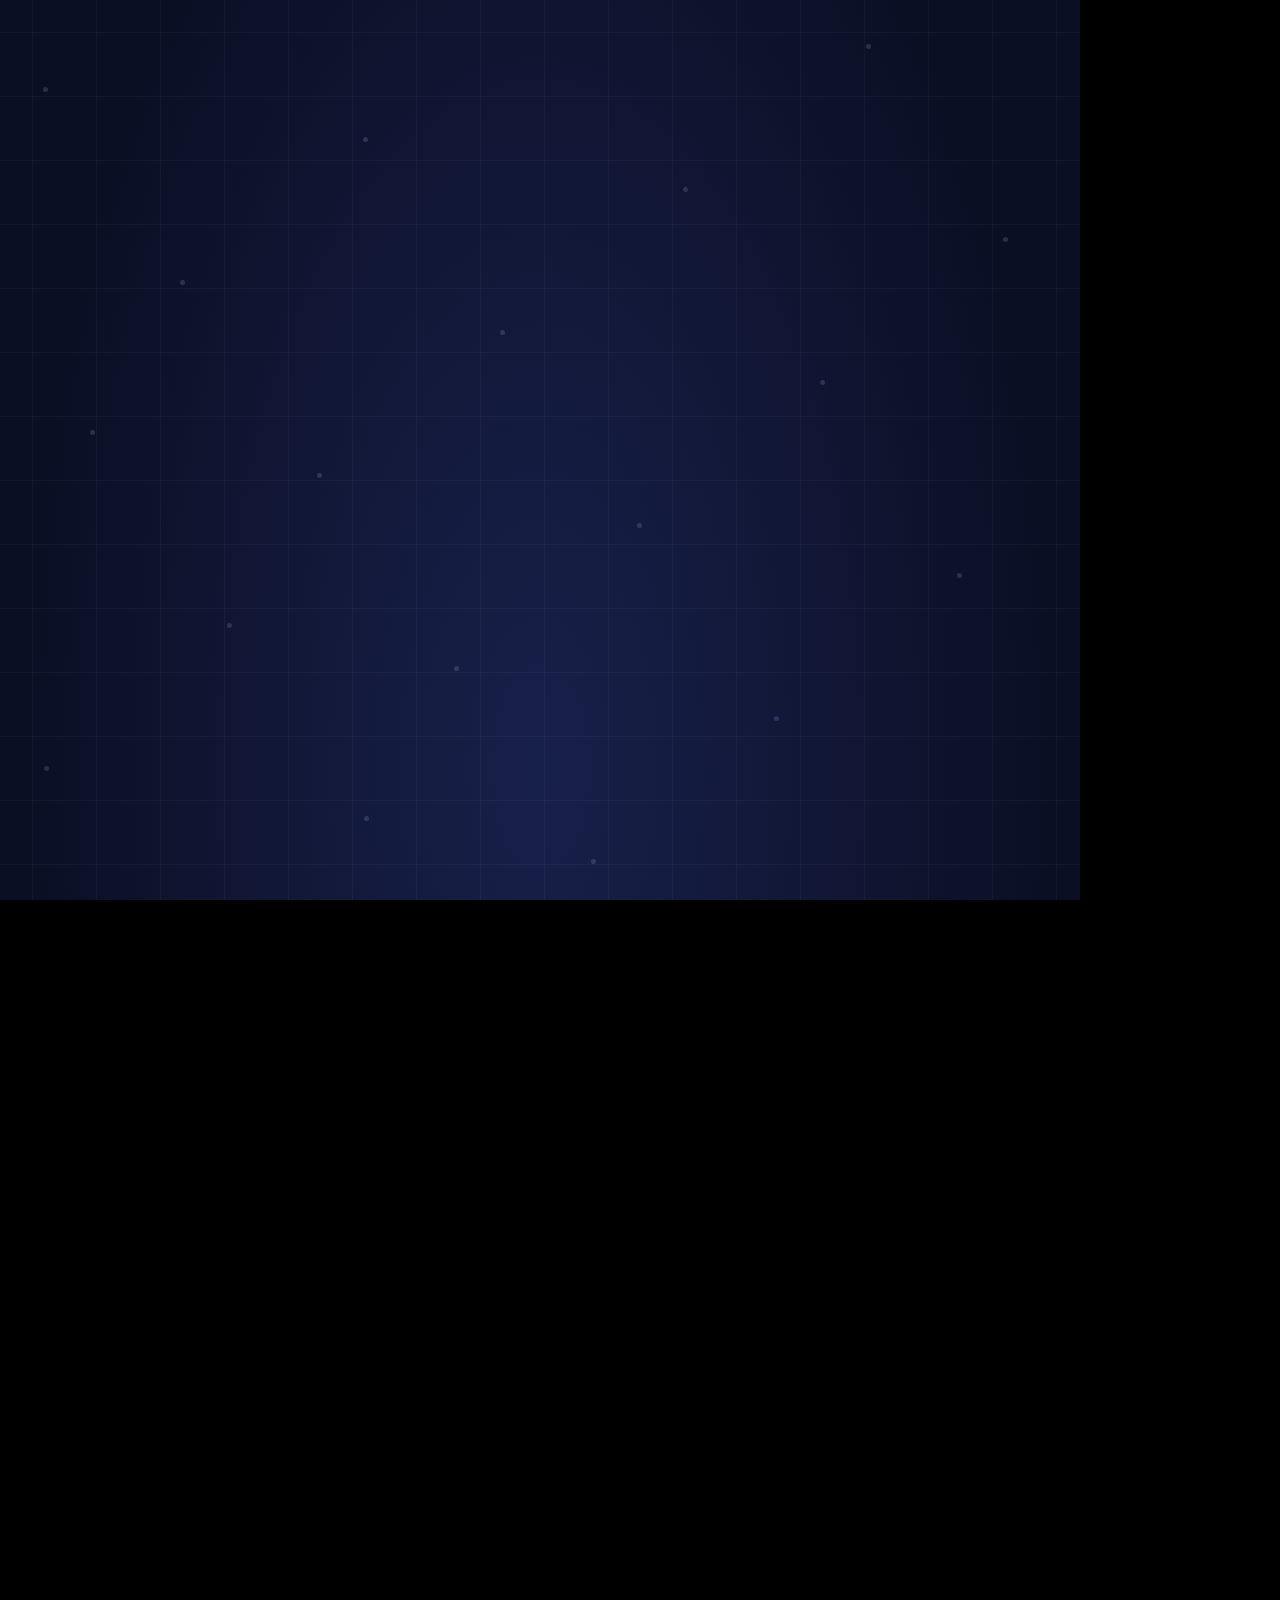
==== episodios/ep02-bostezo/index.html @ 9a6c03e5 "Add files via upload" ====
<!doctype html>
<html lang="es">
<head>
<meta charset="utf-8"><meta name="viewport" content="width=device-width,initial-scale=1">
<title>Así funciona · El bostezo contagioso</title>
<style>
:root{--navy:#192653;--bg:#0B0F24;--blue:#4B5BFF;--amber:#FFB703;--dim:#8A93B8;--bad:#FF5A5F;--white:#F8FAFF}
*{box-sizing:border-box;margin:0;padding:0}html,body{background:#000;width:100%;height:100%;overflow:hidden;font-family:Montserrat,Inter,Arial,sans-serif;color:var(--white)}
#stage{position:relative;width:1080px;height:1920px;overflow:hidden;background:radial-gradient(ellipse at 50% 40%,#17204a 0%,var(--bg) 68%);transform-origin:top left}
.abs{position:absolute}.grid{position:absolute;inset:-160px;background-image:linear-gradient(#ffffff0d 1px,transparent 1px),linear-gradient(90deg,#ffffff0d 1px,transparent 1px);background-size:64px 64px;opacity:.8}
#bgclip{inset:0;overflow:hidden}#dust{position:absolute;inset:0}.dot{position:absolute;border-radius:50%;width:5px;height:5px;background:#9eacff;opacity:.45}
#scene{position:absolute;inset:0;transform-origin:540px 960px}#cap{position:absolute;left:65px;right:65px;top:145px;height:265px;text-align:center;display:flex;justify-content:center;align-items:center}
.title{position:absolute;width:100%;font-size:67px;line-height:1.12;font-weight:800;letter-spacing:-1.2px;text-align:center;opacity:0;visibility:hidden;text-wrap:balance;text-shadow:0 5px 28px #0008}
.title .accent{color:var(--amber)}.title .blue{color:#9ca7ff}
#label{position:absolute;left:75px;right:75px;top:1350px;min-height:100px;display:flex;align-items:center;justify-content:center;text-align:center;font-weight:800;font-size:37px;letter-spacing:1.1px;color:white;opacity:0;visibility:hidden}
.pill{padding:20px 30px;border-radius:34px;border:2px solid #ffffff26;background:#0b0f24ed;box-shadow:0 18px 50px #0005}
#world{position:absolute;inset:0;transform-origin:540px 960px}#floor{position:absolute;left:-200px;top:1360px;width:1480px;height:720px;background:repeating-linear-gradient(90deg,#ffffff0d 0 2px,transparent 2px 98px),linear-gradient(180deg,#202b60 0%,#111834 60%,#0b0f24 100%);transform:perspective(900px) rotateX(61deg);transform-origin:50% 0%;opacity:.55}
.halo{position:absolute;border-radius:50%;background:radial-gradient(circle,#4b5bff30,transparent 70%);filter:blur(4px)}
.person{position:absolute;width:250px;height:380px}.head{position:absolute;left:25px;top:0;width:200px;height:220px;border:5px solid #8f9bdb;border-radius:48% 48% 42% 42%;background:linear-gradient(145deg,#263568,#111934);box-shadow:0 0 0 9px #4b5bff14}
.hair{position:absolute;left:17px;top:-6px;width:215px;height:74px;border-radius:60% 45% 24% 28%;background:#4a5480;transform:rotate(-3deg)}
.eye{position:absolute;top:93px;width:20px;height:12px;border-radius:50%;background:#f4f6ff;box-shadow:0 0 10px #ffffff55}.eye.left{left:60px}.eye.right{right:60px}
.nose{position:absolute;left:99px;top:106px;width:18px;height:36px;border-right:4px solid #8f9bdb;transform:rotate(10deg);border-radius:50%}
.mouth{position:absolute;left:77px;top:153px;width:50px;height:20px;border-radius:50%;background:#13182f;border:4px solid #f0b3bf;transform-origin:50% 10%}
.neck{position:absolute;left:85px;top:198px;width:58px;height:52px;background:#202d60;border-left:4px solid #8290d7;border-right:4px solid #8290d7}
.body{position:absolute;left:-15px;top:235px;width:280px;height:190px;border-radius:110px 110px 20px 20px;background:linear-gradient(135deg,#26356d,#121936);border:4px solid #5262c4}
.person .cheek{position:absolute;top:133px;width:20px;height:10px;border-radius:50%;background:#ffb70388;filter:blur(4px)}.cheek.l{left:49px}.cheek.r{right:49px}
.bubble{position:absolute;width:34px;height:34px;border:4px solid var(--amber);border-radius:50%;opacity:0;box-shadow:0 0 26px #ffb70366}
.node{position:absolute;width:20px;height:20px;border-radius:50%;background:var(--blue);border:4px solid #b9c0ff;box-shadow:0 0 24px #4b5bffb0}
.link{position:absolute;height:4px;background:linear-gradient(90deg,var(--blue),var(--amber));transform-origin:left center;opacity:0}
#personA{left:125px;top:610px}#personB{left:700px;top:665px}#personB .head{border-color:#ffcb55;background:linear-gradient(145deg,#5a461c,#1b1a20)}#personB .hair{background:#6f5429}#personB .body{border-color:#b9852c;background:linear-gradient(135deg,#59471e,#1a1b2b)}#personB .eye{top:98px}
#brain{position:absolute;left:340px;top:560px;width:400px;height:350px;opacity:0}#brain svg{width:100%;height:100%;overflow:visible;filter:drop-shadow(0 0 24px #4b5bff55)}
#net{position:absolute;left:120px;top:680px;width:840px;height:400px;opacity:0}.network-line{position:absolute;height:3px;background:linear-gradient(90deg,#4b5bff,#ffb703);transform-origin:left center;opacity:.8}
#miniA{left:120px;top:650px;opacity:0}#miniB{left:720px;top:650px;opacity:0}
#thought{position:absolute;left:215px;top:1035px;width:650px;text-align:center;font-size:34px;line-height:1.25;font-weight:700;color:#dce1ff;opacity:0}
#networkNodes{position:absolute;left:0;top:0;width:1080px;height:1920px;opacity:0}
.small-card{position:absolute;width:245px;height:155px;border-radius:24px;background:#192653ee;border:3px solid #4b5bff;padding:22px;text-align:center;font-size:24px;font-weight:800;display:flex;align-items:center;justify-content:center;opacity:0;box-shadow:0 20px 50px #0005}
#card1{left:55px;top:970px}#card2{left:417px;top:1080px;border-color:var(--amber)}#card3{right:55px;top:970px}
#cta{position:absolute;inset:0}
#phone{position:absolute;left:110px;top:460px;width:860px;height:940px;border:6px solid #313f81;border-radius:62px;background:linear-gradient(180deg,#111832,#0a0d20);box-shadow:0 0 70px #4b5bff22;overflow:hidden}
#phoneGrid{position:absolute;inset:0;background-image:linear-gradient(#ffffff09 1px,transparent 1px),linear-gradient(90deg,#ffffff09 1px,transparent 1px);background-size:48px 48px}
#profile{position:absolute;left:55px;top:230px;width:750px;height:190px}.avatar{position:absolute;left:0;top:10px;width:130px;height:130px;border-radius:50%;border:5px solid var(--blue);background:radial-gradient(circle at 34% 30%,#ffb703,#4b5bff 52%,#192653 70%);display:flex;align-items:center;justify-content:center;font-size:38px;font-weight:800}
#username{position:absolute;left:160px;top:26px;font-size:36px;font-weight:800}#subuser{position:absolute;left:160px;top:78px;font-size:25px;color:#a7afd5}
#follow{position:absolute;left:160px;top:122px;width:240px;height:52px;border:2px solid #fff;border-radius:12px;display:flex;align-items:center;justify-content:center;font-size:26px;font-weight:800}#following{opacity:0;position:absolute;inset:0;display:flex;align-items:center;justify-content:center}
#sendTitle{position:absolute;top:470px;left:55px;right:55px;text-align:center;font-size:39px;font-weight:800;line-height:1.16}#shareSheet{position:absolute;left:36px;right:36px;top:570px;height:305px;border-radius:34px;background:#1e2541;border:2px solid #ffffff25;padding:28px;opacity:0}
#shareSheet h3{text-align:center;font-size:28px;margin-bottom:34px}#avatars{display:flex;justify-content:space-around}.friend{text-align:center;font-size:21px;color:#d8ddf5}.face{margin:0 auto 10px;width:78px;height:78px;border-radius:50%;background:linear-gradient(135deg,#ffb703,#4b5bff);border:3px solid #bdc5ff;display:flex;align-items:center;justify-content:center;color:#10152c;font-size:25px;font-weight:800}
#sent{position:absolute;left:150px;right:150px;bottom:30px;height:66px;display:flex;align-items:center;justify-content:center;border-radius:20px;background:#4b5bff;font-size:28px;font-weight:800;opacity:0}#sent span{display:inline-flex;align-items:center;justify-content:center;width:34px;height:34px;border-radius:50%;background:#fff;color:#4b5bff;margin-right:12px}
@media (max-width:1080px){#stage{transform:scale(var(--scale,1));}}
</style>
</head>
<body>
<div id="stage" data-hf-id="hf-bos-stage" data-composition-id="bostezo-ep02" data-start="0" data-width="1080" data-height="1920">
  <div id="bgclip" class="abs clip" data-hf-id="hf-bos-bg" data-start="0" data-duration="52.5" data-track-index="0"><div class="grid"></div><div id="dust"></div></div>
  <div id="world" data-hf-id="hf-bos-world" class="abs">
    <div id="floor"></div>
    <i class="bubble" style="left:355px;top:640px"></i><i class="bubble" style="left:388px;top:605px"></i><i class="bubble" style="left:425px;top:640px"></i>
    <div id="personA" class="person"><div class="head"><div class="hair"></div><i class="eye left"></i><i class="eye right"></i><i class="nose"></i><i class="mouth"></i><i class="cheek l"></i><i class="cheek r"></i></div><div class="neck"></div><div class="body"></div></div>
    <div id="personB" class="person"><div class="head"><div class="hair"></div><i class="eye left"></i><i class="eye right"></i><i class="nose"></i><i class="mouth"></i><i class="cheek l"></i><i class="cheek r"></i></div><div class="neck"></div><div class="body"></div></div>
    <div id="brain"><svg viewBox="0 0 400 350" aria-label="Ilustración esquemática de un cerebro"><path d="M202 54 C155 10 95 47 103 91 C46 99 40 162 81 190 C50 245 110 292 156 270 C176 310 219 307 231 272 C281 300 333 263 313 218 C360 182 341 124 300 116 C317 61 254 34 225 64 C218 55 210 53 202 54Z" fill="#1b2556" stroke="#9ca7ff" stroke-width="7"/><path d="M201 58 C185 99 215 121 191 151 C167 181 199 203 181 231 M107 95 C145 109 153 140 129 163 M298 118 C259 135 263 169 291 190 M86 193 C129 197 137 228 155 269 M232 272 C218 233 249 217 279 231" fill="none" stroke="#4B5BFF" stroke-width="9" stroke-linecap="round"/><g fill="#FFB703"><circle cx="104" cy="91" r="10"/><circle cx="300" cy="116" r="10"/><circle cx="155" cy="270" r="10"/><circle cx="231" cy="272" r="10"/><circle cx="191" cy="151" r="10"/></g></svg></div>
    <div id="net"><i class="link network-line" style="left:210px;top:90px;width:460px;transform:rotate(-10deg)"></i><i class="link network-line" style="left:260px;top:270px;width:380px;transform:rotate(-28deg)"></i><i class="node" style="left:180px;top:74px"></i><i class="node" style="left:650px;top:35px;background:#ffb703"></i><i class="node" style="left:625px;top:254px"></i><i class="node" style="left:250px;top:245px;background:#ffb703"></i></div>
    <div id="miniA" class="person"><div class="head"><div class="hair"></div><i class="eye left"></i><i class="eye right"></i><i class="nose"></i><i class="mouth"></i><i class="cheek l"></i><i class="cheek r"></i></div><div class="neck"></div><div class="body"></div></div>
    <div id="miniB" class="person"><div class="head"><div class="hair"></div><i class="eye left"></i><i class="eye right"></i><i class="nose"></i><i class="mouth"></i><i class="cheek l"></i><i class="cheek r"></i></div><div class="neck"></div><div class="body"></div></div>
    <div id="card1" class="small-card">ATENCIÓN</div><div id="card2" class="small-card">CONTEXTO SOCIAL</div><div id="card3" class="small-card">RESPUESTA VARIABLE</div>
    <div id="thought">Un gesto familiar puede despertar una respuesta… pero no ocurre igual en todas las personas.</div>
    <div id="label"><div class="pill" id="labelText"></div></div>
  </div>
  <div id="cap" data-hf-id="hf-bos-cap" class="clip" data-start="0" data-duration="52.5" data-track-index="2"><div class="title" id="title1">¿POR QUÉ SE CONTAGIAN<br><span class="accent">LOS BOSTEZOS?</span></div><div class="title" id="title2">TU CEREBRO<br><span class="blue">CAPTA EL GESTO</span></div><div class="title" id="title3">IMITAMOS MÁS<br><span class="accent">DE LO QUE NOTAMOS</span></div><div class="title" id="title4">VERLO PUEDE DESPERTAR<br><span class="blue">EL IMPULSO</span></div><div class="title" id="title5">ATENCIÓN<br><span class="accent">+ CONTEXTO</span></div><div class="title" id="title6">LA EXPLICACIÓN<br><span class="blue">NO ES ÚNICA</span></div><div class="title" id="title7">¿YA TE DIERON<br><span class="accent">GANAS?</span></div></div>
  <div id="cta" data-hf-id="hf-bos-cta" class="clip" data-start="47.6" data-duration="4.33" data-track-index="3"><div id="phone"><div id="phoneGrid"></div><div id="profile"><div class="avatar">A</div><div id="username">Así funciona</div><div id="subuser">@asifunciona.reel</div><div id="follow"><span id="followNow">SEGUIR</span><span id="following">✓ SIGUIENDO</span></div></div><div id="sendTitle">SÍGUEME Y ENVÍASELO<br>A ESE AMIGO QUE…</div><div id="shareSheet"><h3>Compartir con</h3><div id="avatars"><div class="friend"><div class="face">M</div>Mati</div><div class="friend"><div class="face">S</div>Sofi</div><div class="friend"><div class="face">N</div>Nacho</div></div><div id="sent"><span>✓</span>Enviado</div></div></div></div>
  <audio id="voz" src="audio.wav" data-hf-id="hf-bos-audio" data-start="0" data-duration="51.93" data-track-index="9" data-volume="1"></audio>
<script src="https://cdn.jsdelivr.net/npm/gsap@3.12.5/dist/gsap.min.js"></script>
<script>
(function(){
const tl=gsap.timeline({paused:true});
const D=52.5;
// Escenario determinista: todas las posiciones están fijadas a tiempos absolutos.
for(let i=0;i<35;i++){const d=document.createElement('i');d.className='dot';d.style.left=((i*137+43)%1050)+'px';d.style.top=((i*193+87)%1880)+'px';d.style.opacity=String(.2+((i*7)%7)/12);document.getElementById('dust').appendChild(d);tl.to(d,{y:-40-(i%5)*16,x:(i%2?1:-1)*(10+i%17),opacity:.15,duration:4+(i%5),repeat:5,yoyo:true,ease:'sine.inOut'},0);}
const mouths=['#personA .mouth','#personB .mouth','#miniA .mouth','#miniB .mouth'];
// Respiración y bostezo visual; no se anima ninguna propiedad del contenedor .clip.
tl.fromTo('#personA',{y:40,x:0,scale:1.0,autoAlpha:0},{y:0,x:0,scale:1.05,autoAlpha:1,duration:.8,ease:'power3.out'},0.15);
tl.fromTo('#personB',{y:55,scale:.88,autoAlpha:0},{y:0,scale:.88,autoAlpha:.85,duration:.7,ease:'power2.out'},2.2);
tl.fromTo('#title1',{autoAlpha:0,y:30,scale:.96},{autoAlpha:1,y:0,scale:1,duration:.7,ease:'power3.out'},0.0);
tl.to(mouths[0],{scaleY:4.0,scaleX:1.22,height:40,background:'#4b1e37',duration:.75,ease:'power2.inOut'},1.1).to(mouths[0],{scaleY:1,scaleX:1,height:20,duration:.5,ease:'power2.inOut'},2.75);
tl.fromTo('.bubble',{scale:.2,autoAlpha:0},{scale:1,autoAlpha:1,stagger:.2,duration:.35,repeat:1,yoyo:true},1.2);
tl.to('#title1',{autoAlpha:0,y:-20,duration:.4},6.35);
// Escena cerebral.
tl.fromTo('#brain',{autoAlpha:0,scale:.6,rotation:-8},{autoAlpha:1,scale:1,rotation:0,duration:.8,ease:'back.out(1.5)'},6.75);
tl.fromTo('#title2',{autoAlpha:0,y:25},{autoAlpha:1,y:0,duration:.45},6.8);
tl.to('#personA',{x:-230,scale:.62,autoAlpha:.45,duration:.8,ease:'power2.inOut'},6.8);
tl.to('#brain svg',{scale:1.05,duration:1,repeat:2,yoyo:true,transformOrigin:'50% 50%',ease:'sine.inOut'},7.2);
tl.to('#brain',{autoAlpha:0,scale:.9,duration:.4},11.5);tl.to('#title2',{autoAlpha:0,y:-20,duration:.35},11.45);
// Conexión e imitación visual.
tl.fromTo('#net',{autoAlpha:0,scale:.75},{autoAlpha:1,scale:1,duration:.65,ease:'power3.out'},11.75);
tl.fromTo('#title3',{autoAlpha:0,y:25},{autoAlpha:1,y:0,duration:.45},11.75);
tl.to('#personA',{x:0,scale:1.05,autoAlpha:1,duration:.75,ease:'power2.out'},11.8);
tl.to('#personB',{x:0,scale:.88,autoAlpha:.95,duration:.7,ease:'power2.out'},12.0);
tl.to('#personA .mouth',{scaleY:3.4,height:35,background:'#4b1e37',duration:.55},14.4).to('#personB .mouth',{scaleY:3.2,height:34,background:'#4b1e37',duration:.55},15.3);
tl.to('#personA .mouth,#personB .mouth',{scaleY:1,height:20,background:'#13182f',duration:.5},16.8);
tl.to('#net',{autoAlpha:0,duration:.4},17.75);tl.to('#title3',{autoAlpha:0,y:-20,duration:.35},17.65);
// Bostezo desencadenado al ver el gesto. Un vínculo visual, no una regla universal.
tl.fromTo('#miniA',{autoAlpha:0,x:-60,scale:.57},{autoAlpha:1,x:0,scale:.57,duration:.5},18.1);tl.fromTo('#miniB',{autoAlpha:0,x:60,scale:.57},{autoAlpha:1,x:0,scale:.57,duration:.5},18.35);
tl.fromTo('#title4',{autoAlpha:0,y:25},{autoAlpha:1,y:0,duration:.45},18.0);
tl.to('#miniA .mouth',{scaleY:3.7,height:34,duration:.5,background:'#4b1e37'},19.0).to('#miniB .mouth',{scaleY:3.5,height:32,duration:.5,background:'#4b1e37'},20.35);
tl.to('#miniA .mouth,#miniB .mouth',{scaleY:1,height:20,background:'#13182f',duration:.4},22.0);
tl.to('#miniA,#miniB',{autoAlpha:0,duration:.3},23.0);tl.to('#title4',{autoAlpha:0,y:-20,duration:.35},22.9);
// Variabilidad: tres tarjetas, no todos reaccionan igual.
tl.fromTo('#card1',{autoAlpha:0,y:50},{autoAlpha:1,y:0,duration:.5},23.4);
tl.fromTo('#card2',{autoAlpha:0,y:60},{autoAlpha:1,y:0,duration:.5},24.1);
tl.fromTo('#card3',{autoAlpha:0,y:50},{autoAlpha:1,y:0,duration:.5},24.8);
tl.fromTo('#title5',{autoAlpha:0,y:25},{autoAlpha:1,y:0,duration:.45},23.2);
tl.to('#personA',{x:-170,y:80,scale:.62,autoAlpha:.55,duration:.65},23.4);tl.to('#personB',{x:155,y:60,scale:.6,autoAlpha:.55,duration:.65},23.4);
tl.to('#card1,#card2,#card3',{y:-12,duration:.6,repeat:2,yoyo:true,ease:'sine.inOut'},26.0);
tl.to('#card1,#card2,#card3',{autoAlpha:0,duration:.4},30.35);tl.to('#title5',{autoAlpha:0,y:-20,duration:.35},30.2);
// La explicación científica se representa como varias pistas relacionadas.
tl.fromTo('#brain',{autoAlpha:0,scale:.75,rotation:5},{autoAlpha:1,scale:.9,rotation:0,duration:.55},30.6);
tl.fromTo('#thought',{autoAlpha:0,y:30},{autoAlpha:1,y:0,duration:.45},31.0);
tl.fromTo('#title6',{autoAlpha:0,y:25},{autoAlpha:1,y:0,duration:.45},30.6);
tl.to('#brain svg',{rotation:2,duration:1.1,repeat:2,yoyo:true,transformOrigin:'50% 50%',ease:'sine.inOut'},32.0);
tl.to('#brain,#thought',{autoAlpha:0,duration:.45},37.65);tl.to('#title6',{autoAlpha:0,y:-20,duration:.35},37.6);
// Regreso al gesto y pausa antes del CTA.
tl.to('#personA',{x:0,y:0,scale:1.05,autoAlpha:1,duration:.65,ease:'power2.out'},38.0);
tl.to('#personA .mouth',{scaleY:3.8,height:37,background:'#4b1e37',duration:.55},39.0).to('#personA .mouth',{scaleY:1,height:20,background:'#13182f',duration:.45},40.4);
tl.fromTo('#title7',{autoAlpha:0,y:25},{autoAlpha:1,y:0,duration:.45},38.0);
tl.to('#world',{scale:1.02,duration:2,ease:'sine.inOut'},42.8);
tl.to('#title7',{autoAlpha:0,y:-15,duration:.35},47.25);
// Cierre: perfil, seguir, compartir, enviado. La voz debe coincidir con la frase fija.
tl.fromTo('#phone',{y:65,scale:.96,autoAlpha:0},{y:0,scale:1,autoAlpha:1,duration:.55,ease:'power3.out'},47.6);
tl.to('#followNow',{autoAlpha:0,duration:.12},48.12).to('#following',{autoAlpha:1,duration:.18},48.22);
tl.fromTo('#shareSheet',{autoAlpha:0,y:80},{autoAlpha:1,y:0,duration:.35,ease:'power2.out'},48.62);
tl.to('#sent',{autoAlpha:1,duration:.2},50.0);
tl.to('#sent',{scale:1.03,duration:.25,repeat:1,yoyo:true,transformOrigin:'50% 50%'},50.2);
window.__timelines=window.__timelines||{};window.__timelines['bostezo-ep02']=tl;
})();
</script>
</div>
</body></html>
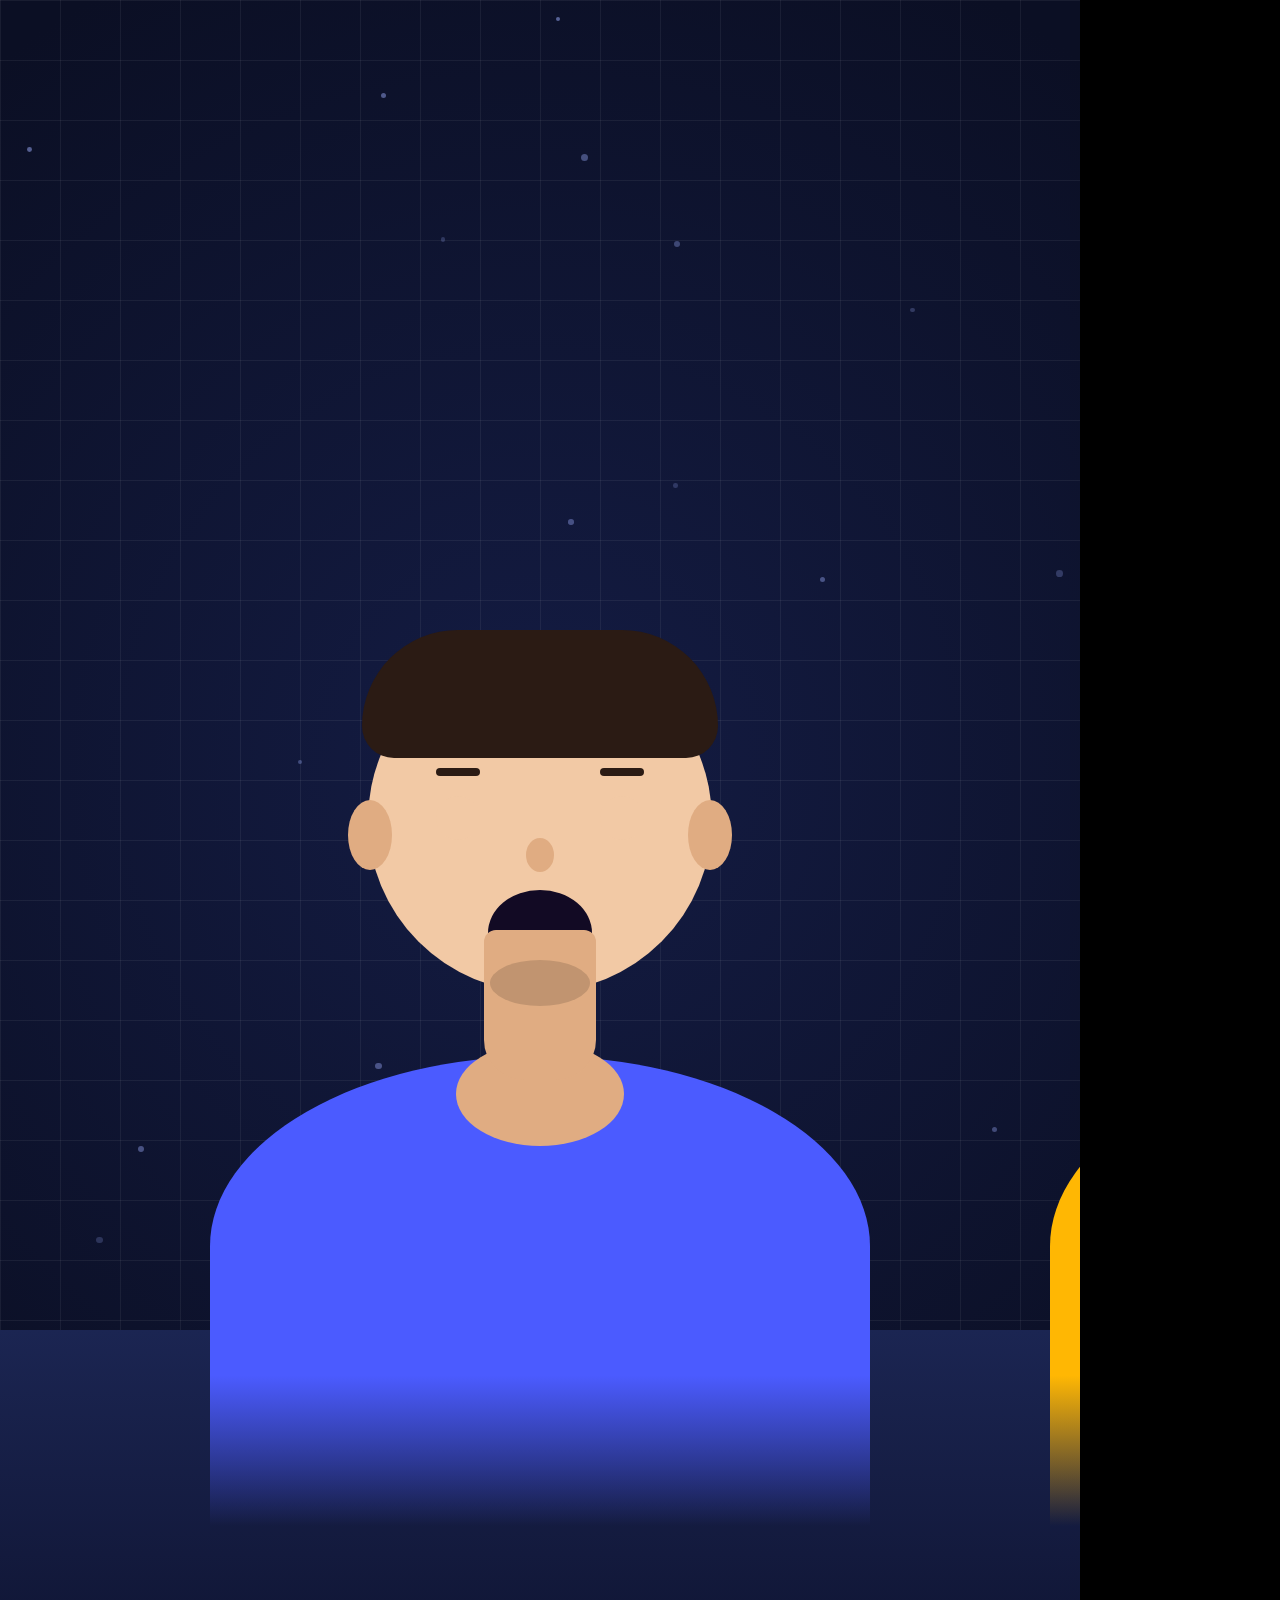
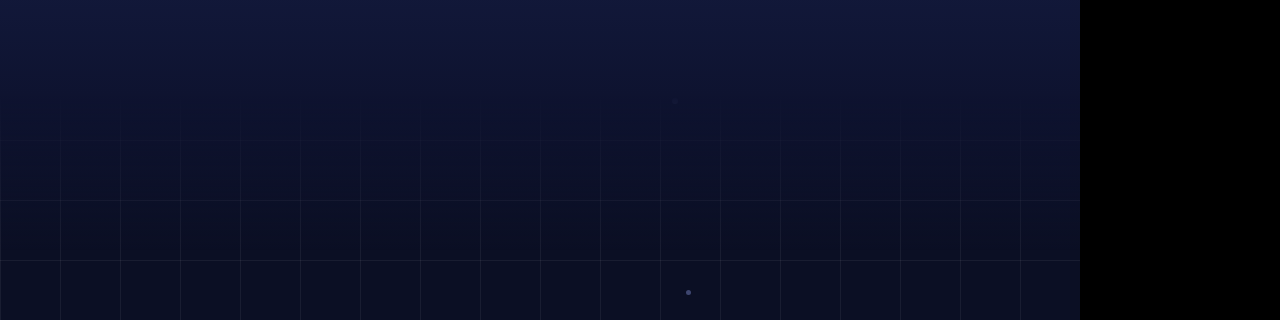
==== commit d08fbc41: "Episodio 2 y regla v0.5.1" ====
--- a/episodios/ep02-bostezo/index.html
+++ b/episodios/ep02-bostezo/index.html
@@ -1,134 +1,346 @@
 <!doctype html>
-<html lang="es">
-<head>
-<meta charset="utf-8"><meta name="viewport" content="width=device-width,initial-scale=1">
-<title>Así funciona · El bostezo contagioso</title>
+<html lang="es"><head><meta charset="utf-8"><title>Así funciona</title>
 <style>
-:root{--navy:#192653;--bg:#0B0F24;--blue:#4B5BFF;--amber:#FFB703;--dim:#8A93B8;--bad:#FF5A5F;--white:#F8FAFF}
-*{box-sizing:border-box;margin:0;padding:0}html,body{background:#000;width:100%;height:100%;overflow:hidden;font-family:Montserrat,Inter,Arial,sans-serif;color:var(--white)}
-#stage{position:relative;width:1080px;height:1920px;overflow:hidden;background:radial-gradient(ellipse at 50% 40%,#17204a 0%,var(--bg) 68%);transform-origin:top left}
-.abs{position:absolute}.grid{position:absolute;inset:-160px;background-image:linear-gradient(#ffffff0d 1px,transparent 1px),linear-gradient(90deg,#ffffff0d 1px,transparent 1px);background-size:64px 64px;opacity:.8}
-#bgclip{inset:0;overflow:hidden}#dust{position:absolute;inset:0}.dot{position:absolute;border-radius:50%;width:5px;height:5px;background:#9eacff;opacity:.45}
-#scene{position:absolute;inset:0;transform-origin:540px 960px}#cap{position:absolute;left:65px;right:65px;top:145px;height:265px;text-align:center;display:flex;justify-content:center;align-items:center}
-.title{position:absolute;width:100%;font-size:67px;line-height:1.12;font-weight:800;letter-spacing:-1.2px;text-align:center;opacity:0;visibility:hidden;text-wrap:balance;text-shadow:0 5px 28px #0008}
-.title .accent{color:var(--amber)}.title .blue{color:#9ca7ff}
-#label{position:absolute;left:75px;right:75px;top:1350px;min-height:100px;display:flex;align-items:center;justify-content:center;text-align:center;font-weight:800;font-size:37px;letter-spacing:1.1px;color:white;opacity:0;visibility:hidden}
-.pill{padding:20px 30px;border-radius:34px;border:2px solid #ffffff26;background:#0b0f24ed;box-shadow:0 18px 50px #0005}
-#world{position:absolute;inset:0;transform-origin:540px 960px}#floor{position:absolute;left:-200px;top:1360px;width:1480px;height:720px;background:repeating-linear-gradient(90deg,#ffffff0d 0 2px,transparent 2px 98px),linear-gradient(180deg,#202b60 0%,#111834 60%,#0b0f24 100%);transform:perspective(900px) rotateX(61deg);transform-origin:50% 0%;opacity:.55}
-.halo{position:absolute;border-radius:50%;background:radial-gradient(circle,#4b5bff30,transparent 70%);filter:blur(4px)}
-.person{position:absolute;width:250px;height:380px}.head{position:absolute;left:25px;top:0;width:200px;height:220px;border:5px solid #8f9bdb;border-radius:48% 48% 42% 42%;background:linear-gradient(145deg,#263568,#111934);box-shadow:0 0 0 9px #4b5bff14}
-.hair{position:absolute;left:17px;top:-6px;width:215px;height:74px;border-radius:60% 45% 24% 28%;background:#4a5480;transform:rotate(-3deg)}
-.eye{position:absolute;top:93px;width:20px;height:12px;border-radius:50%;background:#f4f6ff;box-shadow:0 0 10px #ffffff55}.eye.left{left:60px}.eye.right{right:60px}
-.nose{position:absolute;left:99px;top:106px;width:18px;height:36px;border-right:4px solid #8f9bdb;transform:rotate(10deg);border-radius:50%}
-.mouth{position:absolute;left:77px;top:153px;width:50px;height:20px;border-radius:50%;background:#13182f;border:4px solid #f0b3bf;transform-origin:50% 10%}
-.neck{position:absolute;left:85px;top:198px;width:58px;height:52px;background:#202d60;border-left:4px solid #8290d7;border-right:4px solid #8290d7}
-.body{position:absolute;left:-15px;top:235px;width:280px;height:190px;border-radius:110px 110px 20px 20px;background:linear-gradient(135deg,#26356d,#121936);border:4px solid #5262c4}
-.person .cheek{position:absolute;top:133px;width:20px;height:10px;border-radius:50%;background:#ffb70388;filter:blur(4px)}.cheek.l{left:49px}.cheek.r{right:49px}
-.bubble{position:absolute;width:34px;height:34px;border:4px solid var(--amber);border-radius:50%;opacity:0;box-shadow:0 0 26px #ffb70366}
-.node{position:absolute;width:20px;height:20px;border-radius:50%;background:var(--blue);border:4px solid #b9c0ff;box-shadow:0 0 24px #4b5bffb0}
-.link{position:absolute;height:4px;background:linear-gradient(90deg,var(--blue),var(--amber));transform-origin:left center;opacity:0}
-#personA{left:125px;top:610px}#personB{left:700px;top:665px}#personB .head{border-color:#ffcb55;background:linear-gradient(145deg,#5a461c,#1b1a20)}#personB .hair{background:#6f5429}#personB .body{border-color:#b9852c;background:linear-gradient(135deg,#59471e,#1a1b2b)}#personB .eye{top:98px}
-#brain{position:absolute;left:340px;top:560px;width:400px;height:350px;opacity:0}#brain svg{width:100%;height:100%;overflow:visible;filter:drop-shadow(0 0 24px #4b5bff55)}
-#net{position:absolute;left:120px;top:680px;width:840px;height:400px;opacity:0}.network-line{position:absolute;height:3px;background:linear-gradient(90deg,#4b5bff,#ffb703);transform-origin:left center;opacity:.8}
-#miniA{left:120px;top:650px;opacity:0}#miniB{left:720px;top:650px;opacity:0}
-#thought{position:absolute;left:215px;top:1035px;width:650px;text-align:center;font-size:34px;line-height:1.25;font-weight:700;color:#dce1ff;opacity:0}
-#networkNodes{position:absolute;left:0;top:0;width:1080px;height:1920px;opacity:0}
-.small-card{position:absolute;width:245px;height:155px;border-radius:24px;background:#192653ee;border:3px solid #4b5bff;padding:22px;text-align:center;font-size:24px;font-weight:800;display:flex;align-items:center;justify-content:center;opacity:0;box-shadow:0 20px 50px #0005}
-#card1{left:55px;top:970px}#card2{left:417px;top:1080px;border-color:var(--amber)}#card3{right:55px;top:970px}
-#cta{position:absolute;inset:0}
-#phone{position:absolute;left:110px;top:460px;width:860px;height:940px;border:6px solid #313f81;border-radius:62px;background:linear-gradient(180deg,#111832,#0a0d20);box-shadow:0 0 70px #4b5bff22;overflow:hidden}
-#phoneGrid{position:absolute;inset:0;background-image:linear-gradient(#ffffff09 1px,transparent 1px),linear-gradient(90deg,#ffffff09 1px,transparent 1px);background-size:48px 48px}
-#profile{position:absolute;left:55px;top:230px;width:750px;height:190px}.avatar{position:absolute;left:0;top:10px;width:130px;height:130px;border-radius:50%;border:5px solid var(--blue);background:radial-gradient(circle at 34% 30%,#ffb703,#4b5bff 52%,#192653 70%);display:flex;align-items:center;justify-content:center;font-size:38px;font-weight:800}
-#username{position:absolute;left:160px;top:26px;font-size:36px;font-weight:800}#subuser{position:absolute;left:160px;top:78px;font-size:25px;color:#a7afd5}
-#follow{position:absolute;left:160px;top:122px;width:240px;height:52px;border:2px solid #fff;border-radius:12px;display:flex;align-items:center;justify-content:center;font-size:26px;font-weight:800}#following{opacity:0;position:absolute;inset:0;display:flex;align-items:center;justify-content:center}
-#sendTitle{position:absolute;top:470px;left:55px;right:55px;text-align:center;font-size:39px;font-weight:800;line-height:1.16}#shareSheet{position:absolute;left:36px;right:36px;top:570px;height:305px;border-radius:34px;background:#1e2541;border:2px solid #ffffff25;padding:28px;opacity:0}
-#shareSheet h3{text-align:center;font-size:28px;margin-bottom:34px}#avatars{display:flex;justify-content:space-around}.friend{text-align:center;font-size:21px;color:#d8ddf5}.face{margin:0 auto 10px;width:78px;height:78px;border-radius:50%;background:linear-gradient(135deg,#ffb703,#4b5bff);border:3px solid #bdc5ff;display:flex;align-items:center;justify-content:center;color:#10152c;font-size:25px;font-weight:800}
-#sent{position:absolute;left:150px;right:150px;bottom:30px;height:66px;display:flex;align-items:center;justify-content:center;border-radius:20px;background:#4b5bff;font-size:28px;font-weight:800;opacity:0}#sent span{display:inline-flex;align-items:center;justify-content:center;width:34px;height:34px;border-radius:50%;background:#fff;color:#4b5bff;margin-right:12px}
-@media (max-width:1080px){#stage{transform:scale(var(--scale,1));}}
-</style>
-</head>
-<body>
-<div id="stage" data-hf-id="hf-bos-stage" data-composition-id="bostezo-ep02" data-start="0" data-width="1080" data-height="1920">
-  <div id="bgclip" class="abs clip" data-hf-id="hf-bos-bg" data-start="0" data-duration="52.5" data-track-index="0"><div class="grid"></div><div id="dust"></div></div>
-  <div id="world" data-hf-id="hf-bos-world" class="abs">
-    <div id="floor"></div>
-    <i class="bubble" style="left:355px;top:640px"></i><i class="bubble" style="left:388px;top:605px"></i><i class="bubble" style="left:425px;top:640px"></i>
-    <div id="personA" class="person"><div class="head"><div class="hair"></div><i class="eye left"></i><i class="eye right"></i><i class="nose"></i><i class="mouth"></i><i class="cheek l"></i><i class="cheek r"></i></div><div class="neck"></div><div class="body"></div></div>
-    <div id="personB" class="person"><div class="head"><div class="hair"></div><i class="eye left"></i><i class="eye right"></i><i class="nose"></i><i class="mouth"></i><i class="cheek l"></i><i class="cheek r"></i></div><div class="neck"></div><div class="body"></div></div>
-    <div id="brain"><svg viewBox="0 0 400 350" aria-label="Ilustración esquemática de un cerebro"><path d="M202 54 C155 10 95 47 103 91 C46 99 40 162 81 190 C50 245 110 292 156 270 C176 310 219 307 231 272 C281 300 333 263 313 218 C360 182 341 124 300 116 C317 61 254 34 225 64 C218 55 210 53 202 54Z" fill="#1b2556" stroke="#9ca7ff" stroke-width="7"/><path d="M201 58 C185 99 215 121 191 151 C167 181 199 203 181 231 M107 95 C145 109 153 140 129 163 M298 118 C259 135 263 169 291 190 M86 193 C129 197 137 228 155 269 M232 272 C218 233 249 217 279 231" fill="none" stroke="#4B5BFF" stroke-width="9" stroke-linecap="round"/><g fill="#FFB703"><circle cx="104" cy="91" r="10"/><circle cx="300" cy="116" r="10"/><circle cx="155" cy="270" r="10"/><circle cx="231" cy="272" r="10"/><circle cx="191" cy="151" r="10"/></g></svg></div>
-    <div id="net"><i class="link network-line" style="left:210px;top:90px;width:460px;transform:rotate(-10deg)"></i><i class="link network-line" style="left:260px;top:270px;width:380px;transform:rotate(-28deg)"></i><i class="node" style="left:180px;top:74px"></i><i class="node" style="left:650px;top:35px;background:#ffb703"></i><i class="node" style="left:625px;top:254px"></i><i class="node" style="left:250px;top:245px;background:#ffb703"></i></div>
-    <div id="miniA" class="person"><div class="head"><div class="hair"></div><i class="eye left"></i><i class="eye right"></i><i class="nose"></i><i class="mouth"></i><i class="cheek l"></i><i class="cheek r"></i></div><div class="neck"></div><div class="body"></div></div>
-    <div id="miniB" class="person"><div class="head"><div class="hair"></div><i class="eye left"></i><i class="eye right"></i><i class="nose"></i><i class="mouth"></i><i class="cheek l"></i><i class="cheek r"></i></div><div class="neck"></div><div class="body"></div></div>
-    <div id="card1" class="small-card">ATENCIÓN</div><div id="card2" class="small-card">CONTEXTO SOCIAL</div><div id="card3" class="small-card">RESPUESTA VARIABLE</div>
-    <div id="thought">Un gesto familiar puede despertar una respuesta… pero no ocurre igual en todas las personas.</div>
-    <div id="label"><div class="pill" id="labelText"></div></div>
+/* comun: colores de marca, escenario, subtítulos, etiquetas, máscara anti-choque */
+:root{--navy:#192653;--bg:#0B0F24;--blue:#4B5BFF;--amber:#FFB703;--dim:#8A93B8;--bad:#FF5A5F}
+*{box-sizing:border-box;margin:0;padding:0}
+body{background:#000}
+#stage{position:relative;width:1080px;height:1920px;overflow:hidden;background:radial-gradient(circle at 50% 40%,#141c44,var(--bg) 70%);font-family:Montserrat,Inter,Arial,sans-serif;color:#fff}
+.abs{position:absolute}
+#bgclip{left:0;top:0;width:1080px;height:1920px}
+#qrclip{left:0;top:0;width:1080px;height:1920px;-webkit-mask-image:linear-gradient(180deg,transparent 430px,#000 530px);mask-image:linear-gradient(180deg,transparent 430px,#000 530px)}
+.grid{position:absolute;inset:-480px;background-image:linear-gradient(#ffffff0f 1px,transparent 1px),linear-gradient(90deg,#ffffff0f 1px,transparent 1px);background-size:60px 60px}
+#dust,#world{position:absolute;left:0;top:0;width:1080px;height:1920px;transform-origin:540px 960px}
+.dot{position:absolute;border-radius:50%;background:#9fb0ff}
+#cap{position:absolute;left:0;right:0;top:130px;height:290px}
+.chunk{position:absolute;left:0;right:0;top:0;text-align:center;font-size:72px;font-weight:600;line-height:1.3;opacity:0;visibility:hidden}
+.chunk span{color:var(--dim);display:inline-block;margin:0 10px;position:relative}
+.chunk span.key{border:4px solid var(--blue);padding:0 14px;border-radius:6px}
+.chunk span.key::before,.chunk span.key::after{content:"";position:absolute;width:18px;height:18px;border-radius:50%;background:var(--blue)}
+.chunk span.key::before{left:-12px;top:-12px}.chunk span.key::after{right:-12px;bottom:-12px}
+#lbls .lb{position:absolute;left:50%;top:1340px;transform:translateX(-50%);width:max-content;max-width:980px;text-align:center;font-size:40px;font-weight:800;letter-spacing:1.5px;padding:16px 36px;border-radius:44px;background:rgba(11,15,36,.92);border:3px solid #ffffff22;opacity:0;visibility:hidden}
+.lbl-line{position:absolute;left:538px;top:1210px;width:4px;height:130px;transform-origin:50% 100%}
+.lbl-node{position:absolute;left:531px;top:1201px;width:18px;height:18px;border-radius:50%}
+#tilt{position:absolute;left:0;top:0;width:1080px;height:1920px}
+#fog{position:absolute;left:0;top:430px;width:1080px;height:640px;background:linear-gradient(180deg,rgba(11,15,36,.92),rgba(11,15,36,0));opacity:0;pointer-events:none}
+/* comun: escena de cierre (perfil de la cuenta + hoja de compartir). Se reutiliza en todos los episodios */
+#cierre{position:absolute;left:0;top:0;width:1080px;height:1920px}
+#mock{position:absolute;left:90px;top:470px;width:900px;height:960px;border-radius:70px;border:6px solid #2a3566;background:linear-gradient(180deg,#0e1330,#090c1f);overflow:hidden}
+.gridm{position:absolute;inset:0;background-image:linear-gradient(#ffffff0a 1px,transparent 1px),linear-gradient(90deg,#ffffff0a 1px,transparent 1px);background-size:50px 50px}
+#rail{position:absolute;left:800px;top:70px;width:70px}
+#rail svg{display:block;width:56px;height:56px;margin:0 auto 34px;fill:none;stroke:#fff;stroke-width:2;stroke-linecap:round;stroke-linejoin:round}
+#perfil{position:absolute;left:40px;top:740px;width:820px;height:110px}
+#avlogo{position:absolute;left:0;top:5px;width:100px;height:100px;border-radius:50%;background-color:#fff;background-size:cover;background-position:center;border:3px solid #4B5BFF}
+#user{position:absolute;left:122px;top:30px;font-size:34px;font-weight:800;letter-spacing:.3px}
+#seguir{position:absolute;left:520px;top:24px;width:170px;height:56px;border-radius:14px;border:3px solid #fff;font-size:28px;font-weight:800}
+#seguir span,#enviar span{position:absolute;left:0;top:0;right:0;bottom:0;display:flex;align-items:center;justify-content:center}
+#sig2,#env2{opacity:0}
+#cap2{position:absolute;left:40px;top:860px;width:700px;font-size:28px;line-height:1.3;color:#cfd5ee}
+#hoja{position:absolute;left:0;top:330px;width:900px;height:630px;border-radius:50px 50px 0 0;background:#1d2238;border-top:3px solid #ffffff1f}
+#hoja .asa{position:absolute;left:390px;top:16px;width:120px;height:8px;border-radius:4px;background:#555a75}
+#busca{position:absolute;left:36px;top:48px;width:828px;height:64px;border-radius:16px;background:#2b3148;color:#8f95b3;font-size:28px;padding:15px 24px 0 78px}
+#busca svg{position:absolute;left:26px;top:16px;width:32px;height:32px;fill:none;stroke:#cfd5ee;stroke-width:2.4;stroke-linecap:round}
+.amigo{position:absolute;top:150px;width:200px;text-align:center}
+.amigo .circ{position:relative;width:140px;height:140px;margin:0 auto;border-radius:50%;overflow:hidden;background:#2b3148}
+.amigo b{display:block;margin-top:14px;font-size:28px;font-weight:600}
+#chk{position:absolute;left:128px;top:100px;width:44px;height:44px;border-radius:50%;background:#4B5BFF;border:4px solid #1d2238;display:flex;align-items:center;justify-content:center;font-size:24px;font-weight:800;opacity:0}
+#msg{position:absolute;left:36px;top:370px;width:828px;height:70px;border-bottom:2px solid #353b57;color:#8f95b3;font-size:28px;padding:18px 0 0 12px}
+#enviar{position:absolute;left:36px;top:470px;width:828px;height:96px;border-radius:22px;background:#4B5BFF;font-size:36px;font-weight:800}
+.rg{position:absolute;width:130px;height:130px;border-radius:50%;border:6px solid #FFB703;opacity:0}
+#ringS{left:580px;top:727px}#ringI{left:770px;top:213px}#ringA{left:47px;top:485px}#ringE{left:385px;top:783px}
+/* propio del episodio: personajes y objetos se crean desde escena.js */
+.nodo{fill:#4B5BFF}.enlace{stroke:#3d4a95;stroke-width:3;fill:none}.cerebro-f{fill:#141c44;stroke:#4B5BFF;stroke-width:5}
+</style></head><body>
+<div data-hf-id="hf-9kgn" id="stage" data-composition-id="ep02-bostezo" data-start="0" data-width="1080" data-height="1920">
+  <div data-hf-id="hf-ic6h" id="bgclip" class="abs clip" data-start="0" data-duration="53.0" data-track-index="0"><div data-hf-id="hf-7x5s" id="bg-grid" class="grid"></div><div data-hf-id="hf-r1g1" id="dust"></div></div>
+  <div data-hf-id="hf-ys6n" id="qrclip" class="abs clip" data-start="0" data-duration="47.8" data-track-index="1"><div data-hf-id="hf-j427" id="world"><div data-hf-id="hf-plaw" id="tilt"><div data-hf-id="hf-u0u9" id="esc" class="abs"></div>
+</div></div><div data-hf-id="hf-yp7v" id="fog"></div></div>
+  <div data-hf-id="hf-rwjm" id="lbls" class="clip" data-start="0" data-duration="47.8" data-track-index="2"></div>
+<!-- clips propios del episodio (el cierre es común: comun/cierre.html) -->
+
+  <div data-hf-id="hf-pc79" id="cierre" class="clip" data-start="47.8" data-duration="5.2" data-track-index="3">
+    <div data-hf-id="hf-n2eb" id="mock"><div data-hf-id="hf-n59p" class="gridm"></div>
+      <div data-hf-id="hf-gvf1" id="rail">
+        <svg data-hf-id="hf-ulu9" viewBox="0 0 24 24"><path data-hf-id="hf-olm6" d="M12 21s-7-4.5-9.5-9A5.5 5.5 0 0 1 12 6a5.5 5.5 0 0 1 9.5 6c-2.5 4.5-9.5 9-9.5 9z"/></svg>
+        <svg data-hf-id="hf-1tol" viewBox="0 0 24 24"><path data-hf-id="hf-g4au" d="M4 5h16v11H9l-5 4z"/></svg>
+        <svg data-hf-id="hf-1j41" id="ico3" viewBox="0 0 24 24"><path data-hf-id="hf-t1fi" d="M3 11l18-8-8 18-2-8z"/></svg>
+      </div>
+      <div data-hf-id="hf-xr5b" id="perfil"><div data-hf-id="hf-drx5" id="avlogo" style="background-image:url([data-uri])"></div><div data-hf-id="hf-we0q" id="user">asifunciona.reel</div>
+        <div data-hf-id="hf-c2bw" id="seguir"><span data-hf-id="hf-mghp" id="sig1">Seguir</span><span data-hf-id="hf-bpcu" id="sig2">Siguiendo</span></div></div>
+      <div data-hf-id="hf-f46q" id="cap2">Por qué el bostezo se contagia…</div>
+      <div data-hf-id="hf-lijx" id="hoja"><div data-hf-id="hf-8psh" class="asa"></div>
+        <div data-hf-id="hf-f1dx" id="busca"><svg data-hf-id="hf-30lo" viewBox="0 0 24 24"><circle data-hf-id="hf-1u1w" cx="10" cy="10" r="6"/><path data-hf-id="hf-eaat" d="M15 15l5 5"/></svg>Buscar</div>
+        <div data-hf-id="hf-cczd" id="amigos"></div>
+        <div data-hf-id="hf-ydn1" id="msg">Escribe un mensaje…</div>
+        <div data-hf-id="hf-wea2" id="enviar"><span data-hf-id="hf-ts71" id="env1">Enviar</span><span data-hf-id="hf-7yj8" id="env2">✓ Enviado</span></div></div>
+      <div data-hf-id="hf-2s6s" class="rg" id="ringS"></div><div data-hf-id="hf-hsra" class="rg" id="ringI"></div><div data-hf-id="hf-qd5q" class="rg" id="ringA"></div><div data-hf-id="hf-56re" class="rg" id="ringE"></div>
+    </div>
   </div>
-  <div id="cap" data-hf-id="hf-bos-cap" class="clip" data-start="0" data-duration="52.5" data-track-index="2"><div class="title" id="title1">¿POR QUÉ SE CONTAGIAN<br><span class="accent">LOS BOSTEZOS?</span></div><div class="title" id="title2">TU CEREBRO<br><span class="blue">CAPTA EL GESTO</span></div><div class="title" id="title3">IMITAMOS MÁS<br><span class="accent">DE LO QUE NOTAMOS</span></div><div class="title" id="title4">VERLO PUEDE DESPERTAR<br><span class="blue">EL IMPULSO</span></div><div class="title" id="title5">ATENCIÓN<br><span class="accent">+ CONTEXTO</span></div><div class="title" id="title6">LA EXPLICACIÓN<br><span class="blue">NO ES ÚNICA</span></div><div class="title" id="title7">¿YA TE DIERON<br><span class="accent">GANAS?</span></div></div>
-  <div id="cta" data-hf-id="hf-bos-cta" class="clip" data-start="47.6" data-duration="4.33" data-track-index="3"><div id="phone"><div id="phoneGrid"></div><div id="profile"><div class="avatar">A</div><div id="username">Así funciona</div><div id="subuser">@asifunciona.reel</div><div id="follow"><span id="followNow">SEGUIR</span><span id="following">✓ SIGUIENDO</span></div></div><div id="sendTitle">SÍGUEME Y ENVÍASELO<br>A ESE AMIGO QUE…</div><div id="shareSheet"><h3>Compartir con</h3><div id="avatars"><div class="friend"><div class="face">M</div>Mati</div><div class="friend"><div class="face">S</div>Sofi</div><div class="friend"><div class="face">N</div>Nacho</div></div><div id="sent"><span>✓</span>Enviado</div></div></div></div>
-  <audio id="voz" src="audio.wav" data-hf-id="hf-bos-audio" data-start="0" data-duration="51.93" data-track-index="9" data-volume="1"></audio>
-<script src="https://cdn.jsdelivr.net/npm/gsap@3.12.5/dist/gsap.min.js"></script>
-<script>
-(function(){
-const tl=gsap.timeline({paused:true});
-const D=52.5;
-// Escenario determinista: todas las posiciones están fijadas a tiempos absolutos.
-for(let i=0;i<35;i++){const d=document.createElement('i');d.className='dot';d.style.left=((i*137+43)%1050)+'px';d.style.top=((i*193+87)%1880)+'px';d.style.opacity=String(.2+((i*7)%7)/12);document.getElementById('dust').appendChild(d);tl.to(d,{y:-40-(i%5)*16,x:(i%2?1:-1)*(10+i%17),opacity:.15,duration:4+(i%5),repeat:5,yoyo:true,ease:'sine.inOut'},0);}
-const mouths=['#personA .mouth','#personB .mouth','#miniA .mouth','#miniB .mouth'];
-// Respiración y bostezo visual; no se anima ninguna propiedad del contenedor .clip.
-tl.fromTo('#personA',{y:40,x:0,scale:1.0,autoAlpha:0},{y:0,x:0,scale:1.05,autoAlpha:1,duration:.8,ease:'power3.out'},0.15);
-tl.fromTo('#personB',{y:55,scale:.88,autoAlpha:0},{y:0,scale:.88,autoAlpha:.85,duration:.7,ease:'power2.out'},2.2);
-tl.fromTo('#title1',{autoAlpha:0,y:30,scale:.96},{autoAlpha:1,y:0,scale:1,duration:.7,ease:'power3.out'},0.0);
-tl.to(mouths[0],{scaleY:4.0,scaleX:1.22,height:40,background:'#4b1e37',duration:.75,ease:'power2.inOut'},1.1).to(mouths[0],{scaleY:1,scaleX:1,height:20,duration:.5,ease:'power2.inOut'},2.75);
-tl.fromTo('.bubble',{scale:.2,autoAlpha:0},{scale:1,autoAlpha:1,stagger:.2,duration:.35,repeat:1,yoyo:true},1.2);
-tl.to('#title1',{autoAlpha:0,y:-20,duration:.4},6.35);
-// Escena cerebral.
-tl.fromTo('#brain',{autoAlpha:0,scale:.6,rotation:-8},{autoAlpha:1,scale:1,rotation:0,duration:.8,ease:'back.out(1.5)'},6.75);
-tl.fromTo('#title2',{autoAlpha:0,y:25},{autoAlpha:1,y:0,duration:.45},6.8);
-tl.to('#personA',{x:-230,scale:.62,autoAlpha:.45,duration:.8,ease:'power2.inOut'},6.8);
-tl.to('#brain svg',{scale:1.05,duration:1,repeat:2,yoyo:true,transformOrigin:'50% 50%',ease:'sine.inOut'},7.2);
-tl.to('#brain',{autoAlpha:0,scale:.9,duration:.4},11.5);tl.to('#title2',{autoAlpha:0,y:-20,duration:.35},11.45);
-// Conexión e imitación visual.
-tl.fromTo('#net',{autoAlpha:0,scale:.75},{autoAlpha:1,scale:1,duration:.65,ease:'power3.out'},11.75);
-tl.fromTo('#title3',{autoAlpha:0,y:25},{autoAlpha:1,y:0,duration:.45},11.75);
-tl.to('#personA',{x:0,scale:1.05,autoAlpha:1,duration:.75,ease:'power2.out'},11.8);
-tl.to('#personB',{x:0,scale:.88,autoAlpha:.95,duration:.7,ease:'power2.out'},12.0);
-tl.to('#personA .mouth',{scaleY:3.4,height:35,background:'#4b1e37',duration:.55},14.4).to('#personB .mouth',{scaleY:3.2,height:34,background:'#4b1e37',duration:.55},15.3);
-tl.to('#personA .mouth,#personB .mouth',{scaleY:1,height:20,background:'#13182f',duration:.5},16.8);
-tl.to('#net',{autoAlpha:0,duration:.4},17.75);tl.to('#title3',{autoAlpha:0,y:-20,duration:.35},17.65);
-// Bostezo desencadenado al ver el gesto. Un vínculo visual, no una regla universal.
-tl.fromTo('#miniA',{autoAlpha:0,x:-60,scale:.57},{autoAlpha:1,x:0,scale:.57,duration:.5},18.1);tl.fromTo('#miniB',{autoAlpha:0,x:60,scale:.57},{autoAlpha:1,x:0,scale:.57,duration:.5},18.35);
-tl.fromTo('#title4',{autoAlpha:0,y:25},{autoAlpha:1,y:0,duration:.45},18.0);
-tl.to('#miniA .mouth',{scaleY:3.7,height:34,duration:.5,background:'#4b1e37'},19.0).to('#miniB .mouth',{scaleY:3.5,height:32,duration:.5,background:'#4b1e37'},20.35);
-tl.to('#miniA .mouth,#miniB .mouth',{scaleY:1,height:20,background:'#13182f',duration:.4},22.0);
-tl.to('#miniA,#miniB',{autoAlpha:0,duration:.3},23.0);tl.to('#title4',{autoAlpha:0,y:-20,duration:.35},22.9);
-// Variabilidad: tres tarjetas, no todos reaccionan igual.
-tl.fromTo('#card1',{autoAlpha:0,y:50},{autoAlpha:1,y:0,duration:.5},23.4);
-tl.fromTo('#card2',{autoAlpha:0,y:60},{autoAlpha:1,y:0,duration:.5},24.1);
-tl.fromTo('#card3',{autoAlpha:0,y:50},{autoAlpha:1,y:0,duration:.5},24.8);
-tl.fromTo('#title5',{autoAlpha:0,y:25},{autoAlpha:1,y:0,duration:.45},23.2);
-tl.to('#personA',{x:-170,y:80,scale:.62,autoAlpha:.55,duration:.65},23.4);tl.to('#personB',{x:155,y:60,scale:.6,autoAlpha:.55,duration:.65},23.4);
-tl.to('#card1,#card2,#card3',{y:-12,duration:.6,repeat:2,yoyo:true,ease:'sine.inOut'},26.0);
-tl.to('#card1,#card2,#card3',{autoAlpha:0,duration:.4},30.35);tl.to('#title5',{autoAlpha:0,y:-20,duration:.35},30.2);
-// La explicación científica se representa como varias pistas relacionadas.
-tl.fromTo('#brain',{autoAlpha:0,scale:.75,rotation:5},{autoAlpha:1,scale:.9,rotation:0,duration:.55},30.6);
-tl.fromTo('#thought',{autoAlpha:0,y:30},{autoAlpha:1,y:0,duration:.45},31.0);
-tl.fromTo('#title6',{autoAlpha:0,y:25},{autoAlpha:1,y:0,duration:.45},30.6);
-tl.to('#brain svg',{rotation:2,duration:1.1,repeat:2,yoyo:true,transformOrigin:'50% 50%',ease:'sine.inOut'},32.0);
-tl.to('#brain,#thought',{autoAlpha:0,duration:.45},37.65);tl.to('#title6',{autoAlpha:0,y:-20,duration:.35},37.6);
-// Regreso al gesto y pausa antes del CTA.
-tl.to('#personA',{x:0,y:0,scale:1.05,autoAlpha:1,duration:.65,ease:'power2.out'},38.0);
-tl.to('#personA .mouth',{scaleY:3.8,height:37,background:'#4b1e37',duration:.55},39.0).to('#personA .mouth',{scaleY:1,height:20,background:'#13182f',duration:.45},40.4);
-tl.fromTo('#title7',{autoAlpha:0,y:25},{autoAlpha:1,y:0,duration:.45},38.0);
-tl.to('#world',{scale:1.02,duration:2,ease:'sine.inOut'},42.8);
-tl.to('#title7',{autoAlpha:0,y:-15,duration:.35},47.25);
-// Cierre: perfil, seguir, compartir, enviado. La voz debe coincidir con la frase fija.
-tl.fromTo('#phone',{y:65,scale:.96,autoAlpha:0},{y:0,scale:1,autoAlpha:1,duration:.55,ease:'power3.out'},47.6);
-tl.to('#followNow',{autoAlpha:0,duration:.12},48.12).to('#following',{autoAlpha:1,duration:.18},48.22);
-tl.fromTo('#shareSheet',{autoAlpha:0,y:80},{autoAlpha:1,y:0,duration:.35,ease:'power2.out'},48.62);
-tl.to('#sent',{autoAlpha:1,duration:.2},50.0);
-tl.to('#sent',{scale:1.03,duration:.25,repeat:1,yoyo:true,transformOrigin:'50% 50%'},50.2);
-window.__timelines=window.__timelines||{};window.__timelines['bostezo-ep02']=tl;
+
+  <div data-hf-id="hf-b6q9" id="cap" class="clip" data-start="0" data-duration="53.0" data-track-index="5"></div>
+  <audio data-hf-id="hf-f98i" id="voz" src="audio.wav" data-start="0" data-duration="53.0" data-track-index="9" data-volume="1"></audio>
+  <script src="https://cdn.jsdelivr.net/npm/gsap@3.12.5/dist/gsap.min.js"></script>
+  <script>
+  const tl=gsap.timeline({paused:true});
+  const SC=[[0.0, 11.87], [11.87, 18.09], [18.09, 23.39], [23.39, 30.62], [30.62, 37.99], [37.99, 44.04], [44.04, 47.8], [47.8, 53.0]],CL=[[0.21, 3.53], [4.02, 9.11], [9.55, 11.4], [11.87, 13.39], [13.61, 17.78], [18.09, 20.26], [20.73, 23.03], [23.39, 27.38], [27.91, 30.34], [30.62, 35.05], [35.2, 37.59], [37.99, 39.99], [40.38, 43.63], [44.04, 45.59], [45.89, 46.19], [46.19, 47.31], [47.82, 51.72]],CTA=47.8,TOT=53.0;
+  const T=(i,f)=>SC[i][0]+f*(SC[i][1]-SC[i][0]);
+  const C=(k,f=0)=>CL[k][0]+f*(CL[k][1]-CL[k][0]);
+  const CAPS=[{"w": "Y", "s": 0.21, "e": 0.35}, {"w": "si", "s": 0.35, "e": 0.48}, {"w": "te", "s": 0.48, "e": 0.62}, {"w": "dijera", "s": 0.62, "e": 1.04}, {"w": "que", "s": 1.04, "e": 1.18}, {"w": "puedes", "s": 1.18, "e": 1.45}, {"w": "empezar", "s": 1.45, "e": 1.87}, {"w": "a", "s": 1.87, "e": 2.01}, {"w": "[bostezar]", "s": 2.01, "e": 2.42}, {"w": "solo", "s": 2.42, "e": 2.7}, {"w": "por", "s": 2.7, "e": 2.84}, {"w": "ver", "s": 2.84, "e": 2.97}, {"w": "este", "s": 2.97, "e": 3.25}, {"w": "vídeo,", "s": 3.25, "e": 3.53, "f": true}, {"w": "[alguien]", "s": 4.02, "e": 4.36}, {"w": "bosteza", "s": 4.36, "e": 4.87}, {"w": "delante", "s": 4.87, "e": 5.38}, {"w": "de", "s": 5.38, "e": 5.55}, {"w": "ti", "s": 5.55, "e": 5.72}, {"w": "y", "s": 5.72, "e": 5.89}, {"w": "de", "s": 5.89, "e": 6.06}, {"w": "repente", "s": 6.06, "e": 6.56}, {"w": "sientes", "s": 6.56, "e": 6.9}, {"w": "unas", "s": 6.9, "e": 7.24}, {"w": "ganas", "s": 7.24, "e": 7.58}, {"w": "enormes", "s": 7.58, "e": 8.09}, {"w": "de", "s": 8.09, "e": 8.26}, {"w": "hacerlo", "s": 8.26, "e": 8.77}, {"w": "también.", "s": 8.77, "e": 9.11, "f": true}, {"w": "Pero", "s": 9.55, "e": 9.8}, {"w": "¿qué", "s": 9.8, "e": 9.92}, {"w": "está", "s": 9.92, "e": 10.17}, {"w": "pasando", "s": 10.17, "e": 10.54}, {"w": "dentro", "s": 10.54, "e": 10.79}, {"w": "de", "s": 10.79, "e": 10.91}, {"w": "tu", "s": 10.91, "e": 11.03}, {"w": "[cerebro?]", "s": 11.03, "e": 11.4, "f": true}, {"w": "Cuando", "s": 11.87, "e": 12.12}, {"w": "ves", "s": 12.12, "e": 12.25}, {"w": "a", "s": 12.25, "e": 12.38}, {"w": "otra", "s": 12.38, "e": 12.63}, {"w": "persona", "s": 12.63, "e": 13.01}, {"w": "[bostezar,]", "s": 13.01, "e": 13.39, "f": true}, {"w": "tu", "s": 13.61, "e": 13.76}, {"w": "[cerebro]", "s": 13.76, "e": 14.19}, {"w": "procesa", "s": 14.19, "e": 14.62}, {"w": "ese", "s": 14.62, "e": 14.91}, {"w": "gesto", "s": 14.91, "e": 15.19}, {"w": "y", "s": 15.19, "e": 15.34}, {"w": "puede", "s": 15.34, "e": 15.62}, {"w": "desencadenar", "s": 15.62, "e": 16.34}, {"w": "una", "s": 16.34, "e": 16.63}, {"w": "respuesta", "s": 16.63, "e": 17.06}, {"w": "similar", "s": 17.06, "e": 17.49}, {"w": "en", "s": 17.49, "e": 17.64}, {"w": "ti.", "s": 17.64, "e": 17.78, "f": true}, {"w": "Es", "s": 18.09, "e": 18.22}, {"w": "lo", "s": 18.22, "e": 18.36}, {"w": "que", "s": 18.36, "e": 18.49}, {"w": "conocemos", "s": 18.49, "e": 19.04}, {"w": "como", "s": 19.04, "e": 19.31}, {"w": "[bostezo]", "s": 19.31, "e": 19.71}, {"w": "[contagioso.]", "s": 19.71, "e": 20.26, "f": true}, {"w": "Y", "s": 20.73, "e": 20.86}, {"w": "lo", "s": 20.86, "e": 20.99}, {"w": "más", "s": 20.99, "e": 21.11}, {"w": "curioso", "s": 21.11, "e": 21.5}, {"w": "es", "s": 21.5, "e": 21.62}, {"w": "que", "s": 21.62, "e": 21.75}, {"w": "no", "s": 21.75, "e": 21.88}, {"w": "[necesitas]", "s": 21.88, "e": 22.39}, {"w": "estar", "s": 22.39, "e": 22.65}, {"w": "cansado.", "s": 22.65, "e": 23.03, "f": true}, {"w": "Basta", "s": 23.39, "e": 23.66}, {"w": "con", "s": 23.66, "e": 23.8}, {"w": "ver", "s": 23.8, "e": 23.94}, {"w": "o", "s": 23.94, "e": 24.07}, {"w": "incluso", "s": 24.07, "e": 24.49}, {"w": "escuchar", "s": 24.49, "e": 24.9}, {"w": "un", "s": 24.9, "e": 25.04}, {"w": "[bostezo]", "s": 25.04, "e": 25.45}, {"w": "para", "s": 25.45, "e": 25.73}, {"w": "que", "s": 25.73, "e": 25.86}, {"w": "aparezcan", "s": 25.86, "e": 26.41}, {"w": "las", "s": 26.41, "e": 26.55}, {"w": "ganas", "s": 26.55, "e": 26.83}, {"w": "de", "s": 26.83, "e": 26.96}, {"w": "hacerlo.", "s": 26.96, "e": 27.38, "f": true}, {"w": "Los", "s": 27.91, "e": 28.08}, {"w": "[científicos]", "s": 28.08, "e": 28.78}, {"w": "todavía", "s": 28.78, "e": 29.3}, {"w": "investigan", "s": 29.3, "e": 29.99}, {"w": "por", "s": 29.99, "e": 30.17}, {"w": "qué.", "s": 30.17, "e": 30.34, "f": true}, {"w": "Los", "s": 30.62, "e": 30.76}, {"w": "mecanismos", "s": 30.76, "e": 31.33}, {"w": "de", "s": 31.33, "e": 31.47}, {"w": "[imitación]", "s": 31.47, "e": 32.05}, {"w": "y", "s": 32.05, "e": 32.19}, {"w": "los", "s": 32.19, "e": 32.33}, {"w": "procesos", "s": 32.33, "e": 32.76}, {"w": "relacionados", "s": 32.76, "e": 33.48}, {"w": "con", "s": 33.48, "e": 33.62}, {"w": "la", "s": 33.62, "e": 33.76}, {"w": "percepción", "s": 33.76, "e": 34.19}, {"w": "social", "s": 34.19, "e": 34.48}, {"w": "podrían", "s": 34.48, "e": 34.76}, {"w": "influir,", "s": 34.76, "e": 35.05, "f": true}, {"w": "pero", "s": 35.2, "e": 35.47}, {"w": "aún", "s": 35.47, "e": 35.6}, {"w": "no", "s": 35.6, "e": 35.74}, {"w": "existe", "s": 35.74, "e": 36.13}, {"w": "una", "s": 36.13, "e": 36.4}, {"w": "[explicación]", "s": 36.4, "e": 36.93}, {"w": "definitiva.", "s": 36.93, "e": 37.59, "f": true}, {"w": "Y", "s": 37.99, "e": 38.11}, {"w": "esto", "s": 38.11, "e": 38.36}, {"w": "no", "s": 38.36, "e": 38.49}, {"w": "sucede", "s": 38.49, "e": 38.87}, {"w": "[solamente]", "s": 38.87, "e": 39.37}, {"w": "entre", "s": 39.37, "e": 39.62}, {"w": "humanos.", "s": 39.62, "e": 39.99, "f": true}, {"w": "También", "s": 40.38, "e": 40.66}, {"w": "se", "s": 40.66, "e": 40.8}, {"w": "ha", "s": 40.8, "e": 40.94}, {"w": "observado", "s": 40.94, "e": 41.51}, {"w": "en", "s": 41.51, "e": 41.65}, {"w": "animales", "s": 41.65, "e": 42.21}, {"w": "como", "s": 42.21, "e": 42.5}, {"w": "los", "s": 42.5, "e": 42.64}, {"w": "[chimpancés]", "s": 42.64, "e": 43.06}, {"w": "y", "s": 43.06, "e": 43.2}, {"w": "los", "s": 43.2, "e": 43.34}, {"w": "[perros.]", "s": 43.34, "e": 43.63, "f": true}, {"w": "Ahora", "s": 44.04, "e": 44.43}, {"w": "que", "s": 44.43, "e": 44.56}, {"w": "has", "s": 44.56, "e": 44.69}, {"w": "[llegado]", "s": 44.69, "e": 45.07}, {"w": "hasta", "s": 45.07, "e": 45.33}, {"w": "aquí,", "s": 45.33, "e": 45.59, "f": true}, {"w": "dime,", "s": 45.89, "e": 46.19, "f": true}, {"w": "¿te", "s": 46.19, "e": 46.31}, {"w": "han", "s": 46.31, "e": 46.42}, {"w": "dado", "s": 46.42, "e": 46.64}, {"w": "ganas", "s": 46.64, "e": 46.86}, {"w": "de", "s": 46.86, "e": 46.98}, {"w": "[bostezar?]", "s": 46.98, "e": 47.31, "f": true}, {"w": "Sígueme", "s": 47.82, "e": 48.25}, {"w": "y", "s": 48.25, "e": 48.4}, {"w": "envíaselo", "s": 48.4, "e": 48.97}, {"w": "a", "s": 48.97, "e": 49.12}, {"w": "ese", "s": 49.12, "e": 49.41}, {"w": "amigo", "s": 49.41, "e": 49.84}, {"w": "que", "s": 49.84, "e": 49.99}, {"w": "se", "s": 49.99, "e": 50.13}, {"w": "contagia", "s": 50.13, "e": 50.56}, {"w": "de", "s": 50.56, "e": 50.71}, {"w": "cada", "s": 50.71, "e": 51.0}, {"w": "[bostezo]", "s": 51.0, "e": 51.43}, {"w": "que", "s": 51.43, "e": 51.58}, {"w": "ve.", "s": 51.58, "e": 51.72, "f": true}];
+// comun: registro de señales de sonido. El audio se mezcla fuera del navegador (comun/sonido/mezclar.py) usando estos tiempos.
+// sfx(tiempo,'nombre',volumen,duración?) · cam() y tilt() registran sus «whoosh» solos.
+const CUES=[],CAMS=[];
+const sfx=(t,n,v=1,d)=>{CUES.push({t:+t.toFixed(3),n,v:+v.toFixed(2),...(d?{d:+d.toFixed(2)}:{})});};
+window.__cues=()=>{
+  const out=CUES.slice();let z=1;
+  CAMS.slice().sort((a,b)=>a.t-b.t).forEach(c=>{const dz=c.s-z;z=c.s;
+    if(c.s>=20)out.push({t:+c.t.toFixed(3),n:'whoosh_through',v:1,d:+c.dur.toFixed(2)});
+    else if(c.dur>=1&&Math.abs(dz)>.25)out.push({t:+c.t.toFixed(3),n:dz>0?'whoosh_in':'whoosh_out',v:+Math.min(1,.45+Math.abs(dz)/2).toFixed(2),d:+Math.min(c.dur,1.4).toFixed(2)});});
+  return {tot:TOT,cues:out.sort((a,b)=>a.t-b.t)};
+};
+
+// comun: polvo flotante + cámara virtual (focus, cam, blur) con paralaje del fondo
+(()=>{let a=11;const r=()=>{a|=0;a=a+0x6D2B79F5|0;let t=Math.imul(a^a>>>15,1|a);t=t+Math.imul(t^t>>>7,61|t)^t;return((t^t>>>14)>>>0)/4294967296};
+  const dust=document.getElementById('dust');
+  for(let i=0;i<26;i++){const e=document.createElement('div');e.className='dot';const z=3+r()*5;e.style.cssText=`left:${r()*1080}px;top:${r()*1920}px;width:${z}px;height:${z}px;opacity:${.2+r()*.35}`;dust.appendChild(e);}})();
+tl.to('.dot',{y:i=>-(120+(i%5)*70),duration:TOT,ease:'none'},0);
+// focus(px,py,S): lleva el punto (px,py) del mundo al centro de la pantalla con zoom S
+const focus=(px,py,S)=>({x:-S*(px-540),y:-S*(py-960),s:S,r:0});
+const cl=(v,a)=>Math.max(-a,Math.min(a,v));
+function cam(t0,dur,st,ease='power2.inOut'){
+  const ps=Math.min(st.s,6);CAMS.push({t:t0,dur,s:st.s});
+  tl.to('#world',{x:st.x,y:st.y,scale:st.s,rotation:st.r,duration:dur,ease},t0)
+    .to('#bg-grid',{x:cl(st.x*.25,220),y:cl(st.y*.25,220),scale:1+(ps-1)*.2,duration:dur,ease},t0)
+    .to('#dust',{x:cl(st.x*.5,400),y:cl(st.y*.5,400),scale:1+(ps-1)*.4,duration:dur,ease},t0);
+}
+const blur=(t0,dur,px=7)=>tl.to('#world',{filter:`blur(${px}px)`,duration:dur/2,ease:'power1.out'},t0).to('#world',{filter:'blur(0px)',duration:dur/2,ease:'power1.in'},t0+dur/2);
+// tilt(inicio,duración,{rx,ry,rz}): inclina el mundo en 3D (perspectiva) y activa la niebla de profundidad si hay inclinación
+tl.set('#tilt',{transformPerspective:1400,rotationX:0,rotationY:0,rotationZ:0},0);
+const tilt=(t0,dur,s,ease='power2.inOut')=>(sfx(t0,'tilt',.8,dur),0)||tl.to('#tilt',{rotationX:s.rx||0,rotationY:s.ry||0,rotationZ:s.rz||0,duration:dur,ease},t0).to('#fog',{opacity:s.rx?1:0,duration:dur,ease:'none'},t0);
+// enganchar(inicio,{rx,ry,rz},dur): el mundo llega torcido y se endereza con un rebote suave (como al «fijar» las esquinas); deja la inclinación rx
+function enganchar(t0,s,dur=1.0){tilt(t0,dur,s);return tl.to('#tilt',{rotationZ:0,rotationY:0,duration:.9,ease:'back.out(1.4)'},t0+dur+.1);}
+
+// comun: etiquetas con fondo propio y línea guía que se dibuja. etiquetas([[inicio,fin,'TEXTO','bad'?], ...])
+function etiquetas(LB){
+  const lb=document.getElementById('lbls');
+  LB.forEach(([a,b,txt,c])=>{
+    const col=c==='bad'?'var(--bad)':'var(--amber)';
+    const e=document.createElement('div');e.className='lb';e.textContent=txt;e.style.color=col;
+    const l=document.createElement('div');l.className='lbl-line';l.style.background=col;
+    const n=document.createElement('div');n.className='lbl-node';n.style.background=col;
+    lb.append(l,n,e);sfx(a+.05,c==='bad'?'error':'tick',c==='bad'?.8:.8);
+    tl.fromTo(l,{scaleY:0},{scaleY:1,duration:.3,ease:'power2.out'},Math.max(0,a-.2))
+      .fromTo(n,{scale:0},{scale:1,duration:.2,ease:'back.out(2)'},a+.05)
+      .fromTo(e,{autoAlpha:0},{autoAlpha:1,duration:.25},a)
+      .to(e,{autoAlpha:0,duration:.2},b).to(l,{scaleY:0,duration:.2},b).to(n,{scale:0,duration:.15},b);
+  });
+}
+
+// comun: subtítulos karaoke. Usa CAPS = [{w,s,e,f}] (palabra, inicio, fin, fin de cláusula). Las [palabras] llevan recuadro.
+const cap=document.getElementById('cap');
+const G=[];let cur=[];
+CAPS.forEach(x=>{cur.push(x);if(cur.length===3||x.f){G.push(cur);cur=[];}});
+if(cur.length)G.push(cur);
+G.forEach((g,gi)=>{
+  const el=document.createElement('div');el.className='chunk';
+  const sp=g.map(x=>{const s=document.createElement('span');s.textContent=x.w.replace(/[\[\]]/g,'');if(/\[.*\]/.test(x.w))s.className='key';el.appendChild(s);return s;});
+  cap.appendChild(el);
+  const s0=Math.max(0,g[0].s-0.08),nx=G[gi+1];
+  const e0=Math.max(s0+.2,Math.min(g[g.length-1].e+0.25,nx?nx[0].s-0.02:1e9));
+  tl.set(el,{autoAlpha:1},s0).set(el,{autoAlpha:0},e0);
+  sp.forEach((s,j)=>tl.set(s,{color:'#fff',fontWeight:800},g[j].s));
+});
+
+// propio del episodio: el bostezo contagioso. Personajes y objetos dibujados con HTML/CSS (originales).
+const M=document.getElementById('esc');
+const D=(p,css,cls)=>{const e=document.createElement('div');e.style.cssText='position:absolute;'+css;if(cls)e.className=cls;p.appendChild(e);return e;};
+const norm=s=>s.normalize('NFD').replace(/[\u0300-\u036f]/g,'').replace(/\W/g,'').toLowerCase();
+const tw_=(re,def)=>{const x=CAPS.find(c=>re.test(norm(c.w)));return x?x.s:def;};
+// ---- escenario ----
+D(M,'left:-400px;top:1330px;width:4600px;height:520px;background:linear-gradient(180deg,#1b2552,#0e1330 70%,rgba(11,15,36,0))');
+// ---- personas ----
+function persona(id,cx,cy,o){
+  const g=D(M,`left:${cx}px;top:${cy}px;width:0;height:0`);g.id=id;
+  const cara=D(g,'left:0;top:0;width:0;height:0');cara.id=id+'-cara';
+  if(o.largo)D(cara,`left:-205px;top:-190px;width:410px;height:560px;border-radius:205px 205px 80px 80px;background:${o.pelo}`);
+  // torso: hombros inclinados que se funden con el suelo; escote y cuello en una sola pieza
+  D(g,`left:-330px;top:236px;width:660px;height:470px;border-radius:330px 330px 0 0 / 190px 190px 0 0;background:linear-gradient(180deg,${o.camisa} 68%,${o.camisa}00)`);
+  D(g,`left:-84px;top:222px;width:168px;height:104px;border-radius:50%;background:${o.piel2}`);
+  D(g,`left:-56px;top:110px;width:112px;height:150px;border-radius:12px 12px 40px 40px;background:${o.piel2}`);
+  D(g,'left:-50px;top:140px;width:100px;height:46px;border-radius:50%;background:rgba(0,0,0,.14)');
+  D(cara,`left:-172px;top:-172px;width:344px;height:344px;border-radius:50%;background:${o.piel}`);
+  D(cara,`left:-192px;top:-20px;width:44px;height:70px;border-radius:50%;background:${o.piel2}`);D(cara,`left:148px;top:-20px;width:44px;height:70px;border-radius:50%;background:${o.piel2}`);
+  D(cara,`left:-178px;top:-190px;width:356px;height:128px;border-radius:180px 180px 60px 60px;background:${o.pelo}`);
+  D(cara,`left:-14px;top:18px;width:28px;height:34px;border-radius:50%;background:${o.piel2}`);
+  for(const x of[-104,60])D(cara,`left:${x}px;top:-52px;width:44px;height:8px;border-radius:4px;background:${o.pelo}`);
+  const parp=[];for(const x of[-100,64]){D(cara,`left:${x}px;top:-20px;width:36px;height:36px;border-radius:50%;background:#1a1410`);parp.push(D(cara,`left:${x-4}px;top:-24px;width:44px;height:44px;border-radius:50%;background:${o.piel}`));}
+  const boca=D(cara,'left:-52px;top:70px;width:104px;height:86px;border-radius:50%;background:#120a24;overflow:hidden');D(boca,'left:22px;bottom:4px;width:60px;height:34px;border-radius:50%;background:#e0556f');
+  return{g,cara,boca,parp};
+}
+function animal(id,cx,cy,t){
+  const g=D(M,`left:${cx}px;top:${cy}px;width:0;height:0`);g.id=id;const c=t==='chimp'?'#7a5238':'#d9a066',c2=t==='chimp'?'#e3b894':'#f0c892';
+  D(g,`left:-260px;top:230px;width:520px;height:420px;border-radius:260px 260px 0 0;background:${c}`);
+  if(t==='chimp'){D(g,'left:-250px;top:-110px;width:96px;height:96px;border-radius:50%;background:#6b4430');D(g,'left:154px;top:-110px;width:96px;height:96px;border-radius:50%;background:#6b4430');}
+  else{const e1=D(g,'left:-215px;top:-140px;width:96px;height:210px;border-radius:50%;background:#8b5a2b');const e2=D(g,'left:119px;top:-140px;width:96px;height:210px;border-radius:50%;background:#8b5a2b');tl.set(e1,{rotation:16},0).set(e2,{rotation:-16},0);}
+  D(g,`left:-155px;top:-160px;width:310px;height:330px;border-radius:50%;background:${c}`);
+  D(g,`left:-100px;top:10px;width:200px;height:${t==='chimp'?150:130}px;border-radius:50%;background:${c2}`);
+  if(t==='dog')D(g,'left:-30px;top:5px;width:60px;height:40px;border-radius:50%;background:#1a1410');
+  const parp=[];for(const x of[-85,49]){D(g,`left:${x}px;top:-50px;width:36px;height:36px;border-radius:50%;background:#1a1410`);parp.push(D(g,`left:${x-4}px;top:-54px;width:44px;height:44px;border-radius:50%;background:${c}`));}
+  const boca=D(g,'left:-46px;top:60px;width:92px;height:80px;border-radius:50%;background:#120a24;overflow:hidden');D(boca,'left:18px;bottom:4px;width:56px;height:30px;border-radius:50%;background:#e0556f');
+  return{g,boca,parp};
+}
+const A=persona('pa',540,820,{piel:'#f2c9a5',piel2:'#e0ac82',pelo:'#2b1b14',camisa:'#4B5BFF'});
+const B=persona('pb',1380,820,{piel:'#c68863',piel2:'#b27650',pelo:'#6b3f1d',camisa:'#FFB703',largo:true});
+const CH=animal('chimp',2300,820,'chimp'), DG=animal('dog',2900,820,'dog');
+tl.set([A.boca,B.boca,CH.boca,DG.boca],{scaleY:.12,transformOrigin:'50% 0%'},0).set([...A.parp,...B.parp,...CH.parp,...DG.parp],{scaleY:0,transformOrigin:'50% 0%'},0);
+// bostezo: la boca se abre, los ojos se cierran, se vuelve a cerrar
+const DUR_BOST={m:1.45,f:2.1}; // duración de las muestras reales (comun/sonido/muestras); c y d son sintéticos
+function bostezar(p,t0,d,gen,snd=.9){
+  d=DUR_BOST[gen]||d;
+  tl.to(p.boca,{scaleY:1,duration:d*.35,ease:'power2.out'},t0).to(p.boca,{scaleY:.12,duration:d*.3,ease:'power2.in'},t0+d*.7)
+    .to(p.parp,{scaleY:1,duration:d*.3,ease:'power1.out'},t0+d*.1).to(p.parp,{scaleY:0,duration:d*.25},t0+d*.75);
+  if(snd)sfx(t0,'bostezo_'+gen,snd,d);
+}
+// onda del bostezo: tres anillos que viajan y se desvanecen
+function onda(t0,x0,x1,y=935,vol=.5){
+  const r=[0,1,2].map(()=>D(M,`left:${x0-70}px;top:${y-70}px;width:140px;height:140px;border:7px solid #FFB703;border-radius:50%;opacity:0`));
+  tl.fromTo(r,{x:0,scale:.3,opacity:.9},{x:x1-x0,scale:2.4,opacity:0,duration:1.5,ease:'power1.out',stagger:.22,immediateRender:false},t0);sfx(t0,'swoosh',vol,1.2);
+}
+// ---- cerebro (dentro de la cabeza de «tú») ----
+const br=D(M,'left:1230px;top:700px;width:300px;height:240px;opacity:0');br.id='cerebro';
+const N=[[90,100],[130,70],[170,70],[210,100],[100,150],[140,130],[180,130],[220,150],[120,185],[160,170],[200,185],[150,100]],E=[[0,1],[1,2],[2,3],[0,4],[1,11],[2,11],[3,7],[4,5],[5,6],[6,7],[5,11],[6,11],[4,8],[8,9],[9,10],[10,7],[5,9],[6,9]];
+br.innerHTML=`<svg viewBox="0 0 300 240" width="300" height="240"><path class="cerebro-f" d="M60 120 C40 60 100 20 150 40 C200 10 270 50 250 120 C280 160 240 215 190 200 C170 230 110 230 100 200 C50 215 20 160 60 120 Z"/>${E.map(([a,b])=>`<line class="enlace" x1="${N[a][0]}" y1="${N[a][1]}" x2="${N[b][0]}" y2="${N[b][1]}"/>`).join('')}${N.map(([x,y])=>`<circle class="nodo" cx="${x}" cy="${y}" r="9"/>`).join('')}</svg>`;
+// ---- iconos y objetos ----
+const bat=D(M,'left:1300px;top:470px;width:160px;height:80px;border:7px solid #FFB703;border-radius:16px;opacity:0');D(bat,'left:6px;top:6px;width:134px;height:56px;border-radius:8px;background:#FFB703');D(bat,'left:158px;top:18px;width:12px;height:32px;border-radius:4px;background:#FFB703');
+const ojo=D(M,'left:1130px;top:470px;width:120px;height:70px;border-radius:50%;background:#fff;opacity:0');D(ojo,'left:40px;top:10px;width:50px;height:50px;border-radius:50%;background:#4B5BFF');D(ojo,'left:55px;top:25px;width:20px;height:20px;border-radius:50%;background:#0B0F24');
+const oido=D(M,'left:1470px;top:470px;width:120px;height:90px;opacity:0');for(let i=0;i<3;i++)D(oido,`left:${i*26}px;top:${i*10}px;width:${50+i*26}px;height:${70-i*20}px;border:7px solid #FFB703;border-left:0;border-radius:0 100% 100% 0;`);
+// sala de los científicos: una «ventana» entre los dos personajes, a la que entra la cámara
+const por=D(M,'left:750px;top:410px;width:420px;height:300px;border-radius:26px;overflow:hidden;border:6px solid #4B5BFF;box-shadow:0 0 40px #4B5BFF88;opacity:0');por.id='portal';
+D(por,'left:0;top:0;width:420px;height:300px;background:linear-gradient(180deg,#26356f,#141c44)');D(por,'left:0;top:222px;width:420px;height:78px;background:linear-gradient(180deg,#0e1330,#0b0f24)');
+const piz=D(por,'left:105px;top:24px;width:210px;height:100px;border-radius:8px;background:#0f1a3a;border:3px solid #8a93b8');
+const gar=[[16,22,120],[16,46,90],[16,70,140]].map(([x,y,w])=>D(piz,`left:${x}px;top:${y}px;width:${w}px;height:5px;border-radius:3px;background:#FFB703`));
+function cientifico(cx,o){
+  D(por,`left:${cx-52}px;top:150px;width:104px;height:140px;border-radius:44px 44px 0 0;background:#e9ecf5`);D(por,`left:${cx-4}px;top:150px;width:8px;height:140px;background:#c9cde0`);
+  const h=D(por,`left:${cx}px;top:150px;width:0;height:0`);
+  D(h,`left:-14px;top:-26px;width:28px;height:34px;background:${o.piel2};border-radius:8px`);
+  D(h,`left:-38px;top:-100px;width:76px;height:80px;border-radius:50%;background:${o.piel}`);
+  D(h,`left:-42px;top:-108px;width:84px;height:${o.calvo?24:40}px;border-radius:42px 42px 14px 14px;background:${o.pelo}`);
+  if(o.moño)D(h,`left:-14px;top:-126px;width:28px;height:28px;border-radius:50%;background:${o.pelo}`);
+  const cejas=[],pup=[];
+  for(const x of[-26,6]){cejas.push(D(h,`left:${x}px;top:-72px;width:20px;height:4px;border-radius:2px;background:#1a1410`));
+    D(h,`left:${x-2}px;top:-66px;width:24px;height:24px;border-radius:50%;border:3px solid #1a1410;background:#ffffff33;box-sizing:border-box`);pup.push(D(h,`left:${x+6}px;top:-58px;width:8px;height:8px;border-radius:50%;background:#1a1410`));}
+  D(h,'left:-2px;top:-62px;width:8px;height:3px;background:#1a1410');
+  const boca=D(h,'left:-9px;top:-36px;width:18px;height:8px;border-radius:50%;background:#7a3b3b');
+  const q=D(h,'left:-14px;top:-168px;width:28px;text-align:center;font-size:44px;font-weight:800;color:#FFB703;opacity:0');q.textContent='?';
+  return{h,cejas,pup,boca,q};
+}
+const S1=cientifico(110,{piel:'#e8b894',piel2:'#d3a07c',pelo:'#9aa0b4'}),S2=cientifico(310,{piel:'#c68863',piel2:'#b27650',pelo:'#2b1b14',moño:true});
+const red=D(M,'left:715px;top:830px;width:500px;height:6px;opacity:0;background:repeating-linear-gradient(90deg,#4B5BFF 0 22px,transparent 22px 40px)');
+const pts=[0,1,2].map(i=>D(M,`left:${708+i*0}px;top:${823}px;width:20px;height:20px;border-radius:50%;background:#FFB703;opacity:0`));
+const inter=D(M,'left:900px;top:430px;width:120px;text-align:center;font-size:170px;font-weight:800;color:#FFB703;opacity:0');inter.textContent='?';
+// ================= COREOGRAFÍA =================
+const tCh=tw_(/^chimpances/,CL[12][0]+1.5), tDg=tw_(/^perros/,CL[12][0]+2.6);
+const DIVE0=CTA-1.4;
+{const f0=focus(540,930,2.3);tl.set('#world',{x:f0.x,y:f0.y,scale:2.3,rotation:0,filter:'blur(0px)'},0);}
+// S0 gancho: primer plano de la boca; luego plano general con «alguien» y «tú»
+cam(0,3.7,focus(540,930,2.5),'none');
+bostezar(A,.3,2.6,'m');onda(1.0,540,540,935,.35);
+cam(3.9,1.5,focus(960,950,.8),'power3.inOut');blur(4.0,1.0,6);
+bostezar(A,4.9,2.3,'m');onda(5.4,540,1380);
+bostezar(B,7.6,2.4,'f');
+cam(5.5,3.6,focus(960,930,.86),'none');
+// S1 «tu cerebro»: la cámara entra en la cabeza; la piel se vuelve transparente y se ve el cerebro
+cam(C(2,.4),1.3,focus(1380,860,1.3));
+cam(T(1,0),1.3,focus(1380,820,2.6),'power3.inOut');blur(T(1,0)+.1,.9);
+tl.to('#pb-cara',{opacity:.1,duration:.8},T(1,0)+.4).to('#cerebro',{opacity:1,duration:.6},T(1,0)+.5);
+const nodos=[...document.querySelectorAll('#cerebro .nodo')],enl=[...document.querySelectorAll('#cerebro .enlace')];
+tl.to(nodos,{fill:'#FFB703',duration:.25,stagger:(CL[4][1]-CL[4][0]-.8)/12},CL[4][0]).to(enl,{stroke:'#FFB703',duration:.25,stagger:(CL[4][1]-CL[4][0]-.8)/18},CL[4][0]+.2);
+for(let i=0;i<6;i++)sfx(CL[4][0]+i*.55,'tick',.5);
+tl.to('#cerebro',{opacity:0,duration:.5},T(2,0)).to('#pb-cara',{opacity:1,duration:.5},T(2,0));
+// S2 «bostezo contagioso» / «no necesitas estar cansado»
+cam(T(2,0),1.3,focus(960,930,.82),'power3.inOut');blur(T(2,0)+.1,.9);
+bostezar(A,CL[5][0]+.3,2.0,'m');onda(CL[5][0]+.8,540,1380);bostezar(B,CL[5][0]+1.9,2.2,'f');
+tl.fromTo(bat,{opacity:0,scale:.5},{opacity:1,scale:1,duration:.4,ease:'back.out(2)'},CL[6][0]+.1);sfx(CL[6][0]+.1,'pop',.6);
+tl.to(bat,{opacity:0,duration:.3},T(3,0)-.1);
+// S3 «ver o escuchar» + «investigan»
+cam(T(3,0),1.3,focus(960,900,.9));
+tl.fromTo(ojo,{opacity:0,scale:.5},{opacity:1,scale:1,duration:.4,ease:'back.out(2)'},CL[7][0]+.4).fromTo(oido,{opacity:0,scale:.5},{opacity:1,scale:1,duration:.4,ease:'back.out(2)'},C(7,.55));sfx(CL[7][0]+.4,'pop',.6);sfx(C(7,.55),'pop',.6);
+onda(CL[7][0]+.7,540,1380,935,.35);bostezar(B,C(7,.7),2.0,'f');
+tl.to([ojo,oido],{opacity:0,duration:.3},CL[8][0]-.4);
+const tP=CL[8][0];
+tl.to(por,{opacity:1,duration:.4},tP-.35);sfx(tP-.35,'pop',.7);
+cam(tP-.3,1.0,focus(960,560,3.0),'power3.inOut');blur(tP-.2,.8,6);
+cam(tP+.8,CL[8][1]-.3-(tP+.8),focus(960,560,3.35),'none');
+// los científicos piensan: cejas de intriga, miradas, cabeza ladeada, garabatos y «?»
+for(const S of[S1,S2]){tl.set(S.h,{transformOrigin:'50% 100%'},0);}
+tl.to(S1.cejas[0],{rotation:16,y:-3,duration:.4},tP+.6).to(S1.cejas[1],{rotation:-16,y:-3,duration:.4},tP+.6).to(S2.cejas[0],{rotation:16,y:-3,duration:.4},tP+.8).to(S2.cejas[1],{rotation:-16,y:-3,duration:.4},tP+.8);
+tl.to([...S1.pup,...S2.pup],{x:-4,y:-3,duration:.3},tP+.7).to([...S1.pup,...S2.pup],{x:4,y:-3,duration:.4},tP+1.4);
+tl.to(S1.h,{rotation:6,duration:.9,ease:'power1.inOut'},tP+.9).to(S2.h,{rotation:-6,duration:.9,ease:'power1.inOut'},tP+1.1);
+gar.forEach((g,i)=>{tl.set(g,{transformOrigin:'0% 50%'},0).fromTo(g,{scaleX:0},{scaleX:1,duration:.35,ease:'power1.out'},tP+.7+i*.25);sfx(tP+.7+i*.25,'tick',.4);});
+tl.fromTo(S1.q,{opacity:0,scale:.3},{opacity:1,scale:1,duration:.35,ease:'back.out(2.5)'},tP+.9).fromTo(S2.q,{opacity:0,scale:.3},{opacity:1,scale:1,duration:.35,ease:'back.out(2.5)'},tP+1.35);sfx(tP+.9,'pop',.6);sfx(tP+1.35,'pop',.6);
+tl.to(por,{opacity:0,duration:.4},CL[8][1]+.15);
+cam(CL[8][1]-.3,1.3,focus(960,860,1.0),'power3.inOut');blur(CL[8][1]-.2,.9,5);
+// S4 imitación / percepción social / sin explicación definitiva
+tl.to(red,{opacity:1,duration:.4},CL[9][0]+.2);
+pts.forEach((p,i)=>{tl.fromTo(p,{x:0,opacity:1},{x:490,opacity:1,duration:1.4,ease:'none'},CL[9][0]+.5+i*.45).fromTo(p,{x:490},{x:0,duration:1.4,ease:'none'},CL[9][0]+2.0+i*.45);});
+for(let i=0;i<4;i++)sfx(CL[9][0]+.5+i*.9,'tick',.45);
+tl.to(pts,{opacity:0,duration:.2},CL[10][0]-.2).to(red,{opacity:0,duration:.3},CL[10][0]).fromTo(inter,{opacity:0,scale:.4},{opacity:1,scale:1,duration:.5,ease:'back.out(2)'},CL[10][0]+.3);sfx(CL[10][0]+.3,'pop',.7);
+tl.to(inter,{opacity:0,duration:.3},T(5,0)-.1);
+// S5 animales: pan hacia el chimpancé y el perro
+cam(T(5,0),1.3,focus(960,930,.82),'power3.inOut');
+cam(CL[12][0]-.3,1.4,focus(2600,900,.8),'power3.inOut');
+bostezar(CH,tCh+.1,1.9,'c',.8);onda(tCh-.3,1380,2300,935,.45);
+bostezar(DG,tDg+.1,1.9,'d',.8);onda(tDg-.3,2300,2900,935,.45);
+// S6 pregunta al espectador y zoom-through en la boca de «tú»
+cam(T(6,0),1.5,focus(1720,950,.36),'power3.inOut');blur(T(6,0)+.1,1.0,6);
+onda(CL[13][0]+.2,540,1380,935,.3);onda(CL[13][0]+.7,1380,2300,935,.3);onda(CL[13][0]+1.2,2300,2900,935,.3);
+cam(DIVE0-.8,.7,focus(1380,900,1.6));
+tl.to(B.boca,{scaleY:1,duration:.5,ease:'power2.out'},DIVE0+.1).to(B.parp,{scaleY:1,duration:.4},DIVE0+.1);sfx(DIVE0+.1,'bostezo_f',.9,1.4);
+cam(DIVE0,1.4,focus(1380,935,64),'power3.in');
+tl.to('#world',{filter:'blur(10px)',duration:1.4,ease:'power2.in'},DIVE0);
+tl.to('#bg-grid',{x:0,y:0,scale:1,duration:1.6,ease:'power2.out'},CTA).to('#dust',{x:0,y:0,scale:1,duration:1.6,ease:'power2.out'},CTA);
+// ---- etiquetas ----
+etiquetas([[1.2,3.3,'¿TE CONTAGIAS?'],[CL[1][0]+.3,C(1,.55),'ALGUIEN BOSTEZA'],[C(1,.6),CL[1][1],'TÚ TAMBIÉN'],[CL[2][0],CL[2][1],'¿QUÉ PASA EN TU CEREBRO?'],
+ [CL[3][0]+.2,CL[3][1],'VES EL GESTO'],[CL[4][0],C(4,.6),'EL CEREBRO LO PROCESA'],[C(4,.62),CL[4][1],'RESPUESTA SIMILAR'],
+ [CL[5][0],CL[5][1],'BOSTEZO CONTAGIOSO'],[CL[6][0],CL[6][1],'NO HACE FALTA ESTAR CANSADO'],
+ [CL[7][0]+.4,C(7,.52),'VER'],[C(7,.55),CL[7][1],'ESCUCHAR'],[CL[8][0]+.5,CL[8][1],'SE SIGUE INVESTIGANDO'],
+ [CL[9][0],C(9,.5),'IMITACIÓN'],[C(9,.52),CL[9][1],'PERCEPCIÓN SOCIAL'],[CL[10][0],CL[10][1],'SIN EXPLICACIÓN DEFINITIVA','bad'],
+ [CL[11][0],CL[11][1],'NO SOLO HUMANOS'],[tCh,tDg-.2,'CHIMPANCÉS'],[tDg,CL[12][1],'PERROS'],
+ [CL[13][0],CL[13][1],'LLEGASTE HASTA AQUÍ'],[CL[15][0],CL[15][1],'¿GANAS DE BOSTEZAR?']]);
+
+// comun: cierre. «Sígueme» → aparece el perfil; «envíaselo» → hoja de compartir; «amigo» → se elige un contacto; después «Enviado».
+// Los tiempos salen de las palabras reales de CAPS (si no las encuentra, usa valores de reserva).
+(()=>{
+  const limpia=s=>s.normalize('NFD').replace(/[\u0300-\u036f]/g,'').replace(/\W/g,'').toLowerCase();
+  const cuando=(re,def)=>{const x=CAPS.find(c=>re.test(limpia(c.w)));return x?x.s:def;};
+  const tS=cuando(/^(sigueme|seguime)/,CTA+.1), tE0=cuando(/^enviaselo/,tS+1.2), tA0=cuando(/^amigo/,tE0+1.5);
+  // si la voz va muy rápida, cada paso espera a que el anterior se vea (≥ 1 s para el perfil, ≥ 0,9 s para elegir contacto)
+  const tE=Math.max(tE0,tS+1.3), tA=Math.max(tA0,tE+1.05), tSend=Math.min(tA+.9,TOT-1.0);
+  // avatares originales, alternando chico / chica
+  const AV=[['chico','#f2c9a5','#2b1b14','#4B5BFF','Mati'],['chica','#8d5a3b','#1c1c1c','#FFB703','Sofi'],['chico','#e0ac82','#6b3f1d','#2fb8a3','Nacho'],['chica','#f2c9a5','#a0522d','#e0556f','Vale']];
+  const cara=(t,piel,pelo,camisa)=>`<svg viewBox="0 0 100 100" width="140" height="140"><circle cx="50" cy="50" r="50" fill="#2b3148"/>${t==='chica'?`<path d="M20 78 Q14 26 50 20 Q86 26 80 78 Z" fill="${pelo}"/>`:''}<ellipse cx="50" cy="98" rx="34" ry="26" fill="${camisa}"/><rect x="43" y="60" width="14" height="14" rx="5" fill="${piel}"/><circle cx="50" cy="46" r="21" fill="${piel}"/>${t==='chica'?`<path d="M29 44 Q50 14 71 44 Q50 34 29 44Z" fill="${pelo}"/>`:`<path d="M28 44 Q28 22 50 22 Q72 22 72 44 Q62 34 50 36 Q38 34 28 44Z" fill="${pelo}"/>`}<circle cx="43" cy="48" r="2.6" fill="#1a1410"/><circle cx="57" cy="48" r="2.6" fill="#1a1410"/><path d="M43 56 Q50 62 57 56" stroke="#1a1410" stroke-width="2.4" fill="none" stroke-linecap="round"/></svg>`;
+  const am=document.getElementById('amigos');
+  AV.forEach((a,i)=>{const d=document.createElement('div');d.className='amigo';d.style.left=(12+i*225)+'px';d.innerHTML=`<div class="circ">${cara(a[0],a[1],a[2],a[3])}</div><b>${a[4]}</b>`+(i===0?'<div id="chk">✓</div>':'');am.appendChild(d);});
+  const ring=(id,t0)=>tl.fromTo(id,{scale:.2,opacity:1},{scale:1.4,opacity:0,duration:.6},t0);
+  sfx(CTA,'impact',.7);sfx(Math.max(CTA+.2,tS),'pop',.8);sfx(tS+.55,'tap',.8);sfx(tS+.6,'confirm',.5);
+  sfx(tE-.35,'tap',.8);sfx(tE-.15,'swoosh',.8,.6);for(let i=0;i<4;i+=2)sfx(tE+.35+i*.08,'pop',.4);
+  sfx(tA,'tap',.8);sfx(tA+.15,'tick',1);sfx(tSend,'tap',.9);sfx(tSend+.3,'enviado',1);
+  // llegada: viene del zoom-through de la escena anterior
+  tl.from('#mock',{scale:1.45,opacity:0,filter:'blur(10px)',duration:.8,ease:'power3.out'},CTA);
+  // «Sígueme»: aparece el perfil y el botón pasa a «Siguiendo»
+  tl.from('#perfil',{y:40,opacity:0,duration:.5,ease:'back.out(1.6)'},Math.max(CTA+.2,tS));
+  ring('#ringS',tS+.55);
+  tl.to('#sig1',{opacity:0,duration:.15},tS+.6).to('#sig2',{opacity:1,duration:.15},tS+.6).to('#seguir',{backgroundColor:'#3a3f5c',borderColor:'#3a3f5c',duration:.2},tS+.6);
+  // «envíaselo»: se toca el icono de compartir y sube la hoja
+  ring('#ringI',tE-.35);
+  tl.to('#ico3',{scale:1.3,stroke:'#FFB703',duration:.2},tE-.35).to('#ico3',{scale:1,duration:.2},tE-.15);
+  tl.fromTo('#hoja',{y:700},{y:0,duration:.6,ease:'power3.out'},tE-.15).from('.amigo',{scale:0,duration:.3,stagger:.08},tE+.35);
+  // «amigo»: se elige el primer contacto; luego Enviar → Enviado
+  ring('#ringA',tA);
+  tl.to('#chk',{opacity:1,duration:.25},tA+.15);
+  ring('#ringE',tSend);
+  tl.to('#env1',{opacity:0,duration:.15},tSend+.3).to('#env2',{opacity:1,duration:.15},tSend+.3).to('#enviar',{backgroundColor:'#3a3f5c',duration:.2},tSend+.3);
 })();
-</script>
-</div>
-</body></html>+
+  window.__timelines=window.__timelines||{};window.__timelines['ep02-bostezo']=tl;
+  </script>
+</div></body></html>
